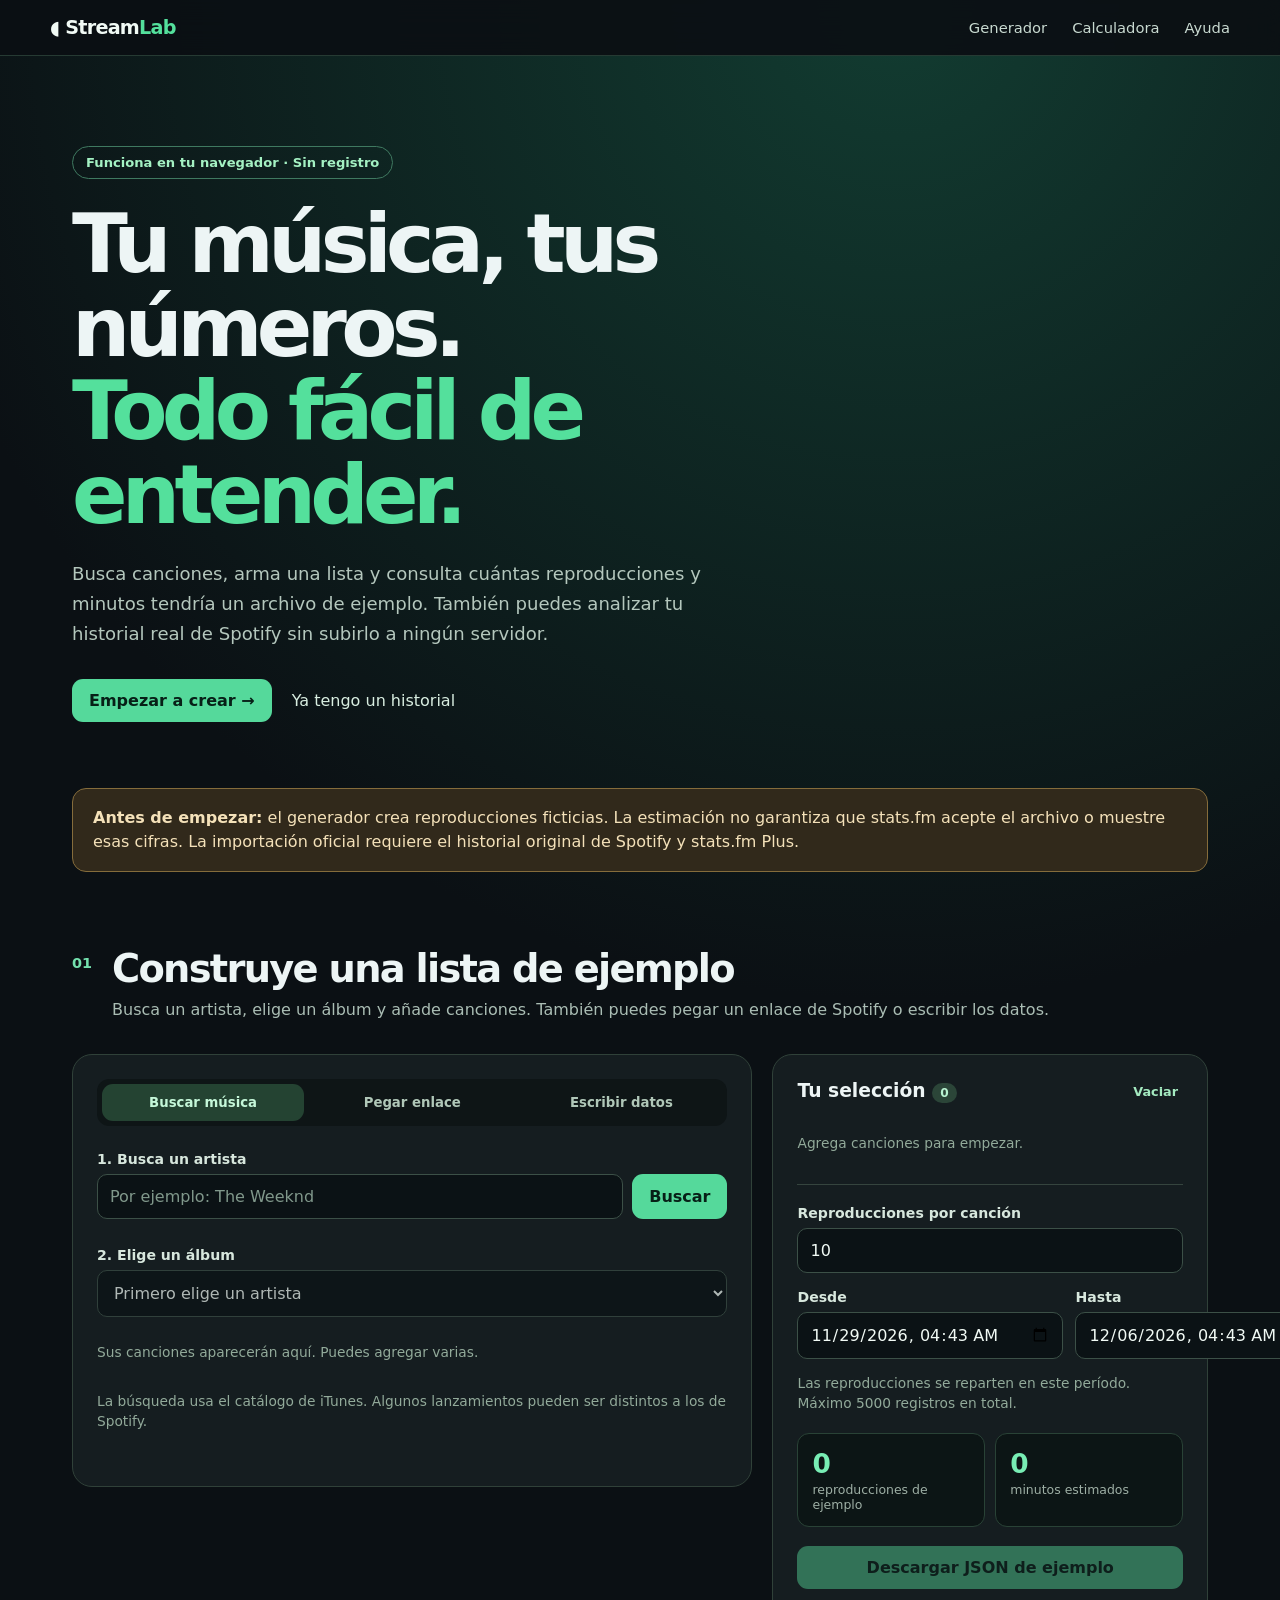
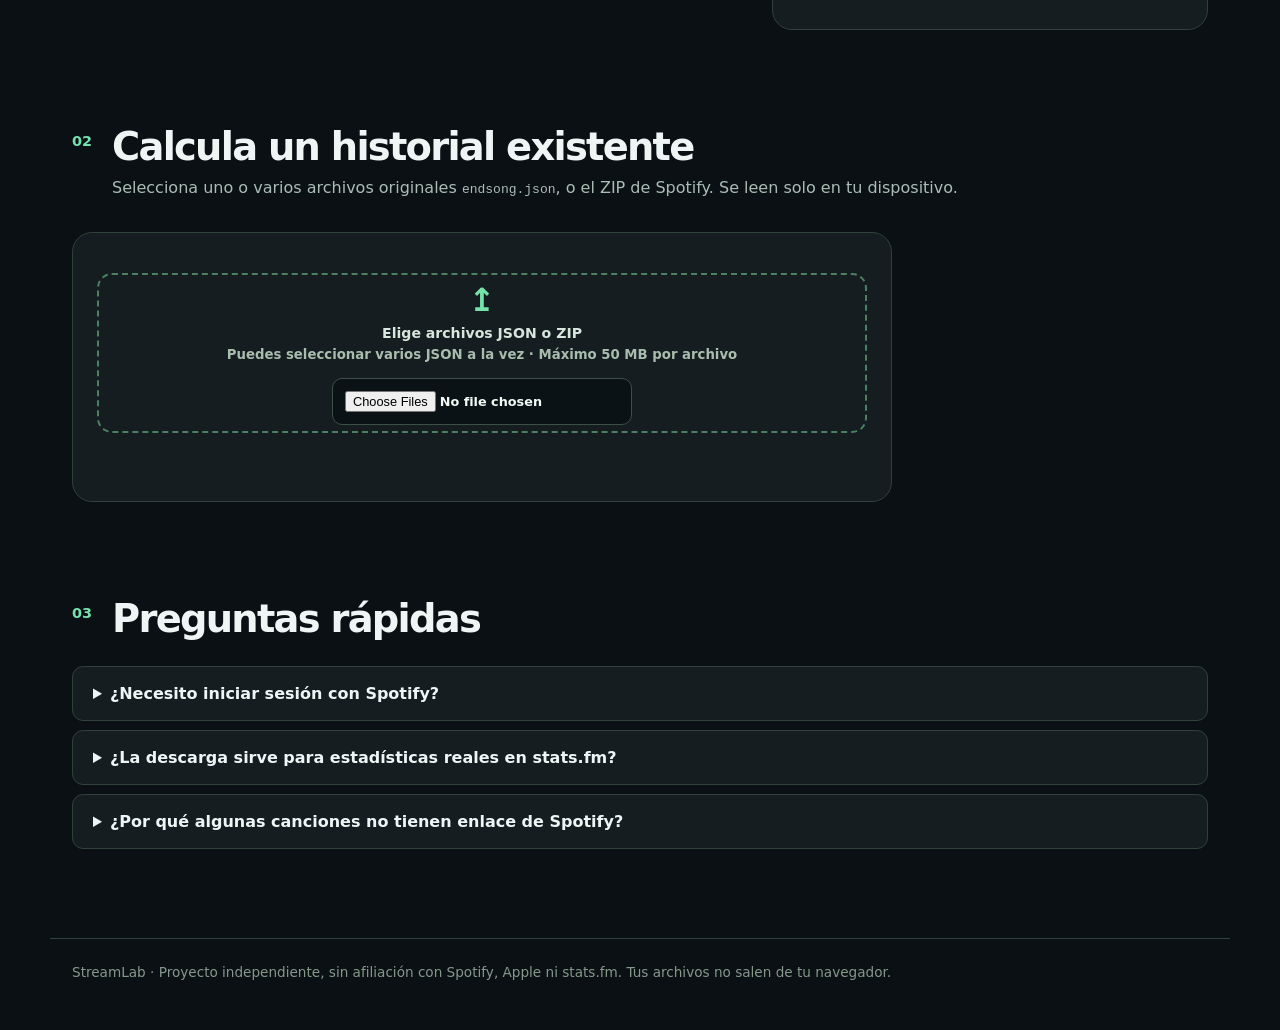
==== index.html @ 5802fe0a "Add files via upload" ====
<!doctype html><html lang="es"><head><meta charset="utf-8"><meta name="viewport" content="width=device-width,initial-scale=1"><meta name="theme-color" content="#0c1318"><title>StreamLab · Simula y calcula</title><link rel="stylesheet" href="styles.css"></head><body><header class="top"><a class="brand" href="#inicio">◖ Stream<span>Lab</span></a><nav aria-label="Secciones"><a href="#crear">Generador</a><a href="#calcular">Calculadora</a><a href="#ayuda">Ayuda</a></nav></header><main id="inicio"><section class="hero"><div class="pill">Funciona en tu navegador · Sin registro</div><h1>Tu música, tus números.<br><em>Todo fácil de entender.</em></h1><p>Busca canciones, arma una lista y consulta cuántas reproducciones y minutos tendría un archivo de ejemplo. También puedes analizar tu historial real de Spotify sin subirlo a ningún servidor.</p><a class="button" href="#crear">Empezar a crear →</a><a class="subtle" href="#calcular">Ya tengo un historial</a></section><div class="alert"><strong>Antes de empezar:</strong> el generador crea reproducciones ficticias. La estimación no garantiza que stats.fm acepte el archivo o muestre esas cifras. La importación oficial requiere el historial original de Spotify y stats.fm Plus.</div><section id="crear" class="section"><div class="section-title"><span class="number">01</span><div><h2>Construye una lista de ejemplo</h2><p>Busca un artista, elige un álbum y añade canciones. También puedes pegar un enlace de Spotify o escribir los datos.</p></div></div><div class="columns"><div class="panel"><div class="tabs" role="tablist" aria-label="Forma de añadir música"><button class="tab selected" type="button" data-mode="search">Buscar música</button><button class="tab" type="button" data-mode="link">Pegar enlace</button><button class="tab" type="button" data-mode="manual">Escribir datos</button></div><div id="searchPane" class="pane"><label for="artistSearch">1. Busca un artista</label><div class="row"><input id="artistSearch" placeholder="Por ejemplo: The Weeknd" autocomplete="off"><button id="findArtists" type="button">Buscar</button></div><div id="artistResults" class="results" aria-live="polite"></div><label for="albumSelect">2. Elige un álbum</label><select id="albumSelect" disabled><option>Primero elige un artista</option></select><div id="trackResults" class="results" aria-live="polite"><p class="muted">Sus canciones aparecerán aquí. Puedes agregar varias.</p></div><p class="hint">La búsqueda usa el catálogo de iTunes. Algunos lanzamientos pueden ser distintos a los de Spotify.</p></div><div id="linkPane" class="pane hidden"><label for="spotifyUrl">Enlace de Spotify (canción o álbum)</label><div class="row"><input id="spotifyUrl" type="url" placeholder="https://open.spotify.com/track/..."><button id="resolveUrl" type="button">Completar</button></div><div id="linkResult" class="results" aria-live="polite"></div><p class="hint">Los datos que no devuelva Spotify se pueden completar a mano. Un enlace de álbum puede requerir elegir sus canciones mediante la búsqueda.</p></div><form id="manualPane" class="pane hidden"><div class="formgrid"><div><label for="manualArtist">Artista *</label><input id="manualArtist" required placeholder="Nombre del artista"></div><div><label for="manualAlbum">Álbum</label><input id="manualAlbum" placeholder="Opcional"></div><div><label for="manualTrack">Canción *</label><input id="manualTrack" required placeholder="Título de canción"></div><div><label for="manualDuration">Duración en segundos *</label><input id="manualDuration" type="number" min="1" max="36000" required value="210"></div></div><label for="manualUri">Enlace de la canción de Spotify (opcional)</label><input id="manualUri" placeholder="https://open.spotify.com/track/..."><button type="submit" class="add">+ Agregar canción</button></form><div class="message" id="searchMessage" role="status" aria-live="polite"></div></div><aside class="panel queue-panel"><div class="queue-head"><h3>Tu selección <span id="queueCount" class="badge">0</span></h3><button id="clearQueue" class="text-btn" type="button">Vaciar</button></div><div id="queue" class="queue"><p class="muted">Agrega canciones para empezar.</p></div><div class="controls"><label for="plays">Reproducciones por canción</label><input id="plays" type="number" min="1" max="5000" value="10"><div class="formgrid"><div><label for="start">Desde</label><input id="start" type="datetime-local"></div><div><label for="end">Hasta</label><input id="end" type="datetime-local"></div></div><p class="hint">Las reproducciones se reparten en este período. Máximo 5000 registros en total.</p></div><div class="stats"><div><strong id="estimatePlays">0</strong><span>reproducciones de ejemplo</span></div><div><strong id="estimateMinutes">0</strong><span>minutos estimados</span></div></div><button id="download" type="button" class="full" disabled>Descargar JSON de ejemplo</button><div class="message" id="generateMessage" role="status" aria-live="polite"></div></aside></div></section><section id="calcular" class="section"><div class="section-title"><span class="number">02</span><div><h2>Calcula un historial existente</h2><p>Selecciona uno o varios archivos originales <code>endsong.json</code>, o el ZIP de Spotify. Se leen solo en tu dispositivo.</p></div></div><div class="panel calculator"><label class="drop" for="historyFiles"><span class="drop-icon">↥</span><strong>Elige archivos JSON o ZIP</strong><span>Puedes seleccionar varios JSON a la vez · Máximo 50 MB por archivo</span><input id="historyFiles" type="file" accept=".json,.zip,application/json,application/zip" multiple></label><p id="fileMessage" class="message" role="status" aria-live="polite"></p><div id="fileSummary" class="hidden"><div class="stats three"><div><strong id="realPlays">0</strong><span>reproducciones</span></div><div><strong id="realMinutes">0</strong><span>minutos</span></div><div><strong id="realSongs">0</strong><span>canciones únicas</span></div></div><h3>Canciones con más reproducciones</h3><div id="topSongs" class="top-songs"></div><p class="hint">Estimación local: stats.fm puede filtrar algunos registros y mostrar cifras distintas.</p></div></div></section><section id="ayuda" class="section help"><div class="section-title"><span class="number">03</span><div><h2>Preguntas rápidas</h2></div></div><details><summary>¿Necesito iniciar sesión con Spotify?</summary><p>No. La búsqueda consulta un catálogo público, los enlaces consultan metadatos públicos y el cálculo lee archivos en tu navegador.</p></details><details><summary>¿La descarga sirve para estadísticas reales en stats.fm?</summary><p>Es una simulación. Para importar tu historial auténtico, solicita a Spotify los archivos del historial extendido y sigue la <a href="https://support.stats.fm/es-ES/docs/import/spotify-import/" target="_blank" rel="noopener noreferrer">guía oficial de stats.fm</a>.</p></details><details><summary>¿Por qué algunas canciones no tienen enlace de Spotify?</summary><p>El catálogo de búsqueda es independiente de Spotify. Puedes agregar la URL de la canción desde «Escribir datos» para asociar su URI; confirma que canción, artista y álbum sean correctos.</p></details></section></main><footer>StreamLab · Proyecto independiente, sin afiliación con Spotify, Apple ni stats.fm. Tus archivos no salen de tu navegador.</footer><script src="app.js" defer></script></body></html>
---- styles.css ----
:root{font-family:Inter,system-ui,-apple-system,Segoe UI,sans-serif;color:#edf5f5;background:#0b1014;scroll-behavior:smooth}*{box-sizing:border-box}body{margin:0;background:radial-gradient(circle at 70% 0,#123c31 0,transparent 36%),#0b1014}a{color:#77e5ad}.top{position:sticky;top:0;z-index:3;display:flex;justify-content:space-between;align-items:center;background:#0b1014ee;backdrop-filter:blur(15px);border-bottom:1px solid #263a33;padding:16px max(22px,calc((100vw - 1180px)/2))}.brand{color:#f1faf5;text-decoration:none;font-weight:900;font-size:1.2rem;letter-spacing:-.04em}.brand span,.hero em{color:#54e09c;font-style:normal}nav{display:flex;gap:25px}nav a{text-decoration:none;color:#c9dad1;font-size:.92rem}nav a:hover{color:#54e09c}main{max-width:1180px;margin:auto;padding:0 22px}.hero{padding:90px 0 66px;max-width:900px}.pill{display:inline-block;border:1px solid #3f7960;color:#a4f1c3;border-radius:50px;padding:8px 13px;font-size:.82rem;font-weight:700}h1{font-size:clamp(2.8rem,6.4vw,5.6rem);letter-spacing:-.07em;line-height:1.02;margin:23px 0}.hero p{max-width:680px;color:#b4c7bd;font-size:1.13rem;line-height:1.65;margin-bottom:30px}a.button,button{cursor:pointer;border:0;border-radius:11px;padding:12px 17px;background:#55d99b;color:#072017;font:inherit;font-weight:800;text-decoration:none;display:inline-block}button:hover,.button:hover{filter:brightness(1.1)}button:disabled{opacity:.45;cursor:not-allowed}.subtle{margin-left:20px;color:#d9eee1;text-decoration:none}.alert{padding:17px 20px;border:1px solid #856c3b;border-radius:14px;background:#31291b;color:#f4e1b9;line-height:1.5}.section{padding:74px 0 20px;scroll-margin-top:65px}.section-title{display:flex;align-items:start;gap:20px;margin-bottom:25px}.number{color:#74e1ae;font-weight:800;font-size:.9rem;padding-top:9px}.section h2{font-size:clamp(1.8rem,3vw,2.5rem);letter-spacing:-.045em;margin:0}.section-title p{color:#aabdb4;line-height:1.5;margin:7px 0}.columns{display:grid;grid-template-columns:minmax(0,1.25fr) minmax(320px,.8fr);gap:20px;align-items:start}.panel{background:#151d20;border:1px solid #304139;border-radius:20px;padding:24px}.tabs{display:flex;gap:7px;background:#0e1516;padding:5px;border-radius:12px;margin-bottom:25px}.tab{flex:1;background:transparent;color:#b0c7b8;font-size:.83rem;padding:11px 7px}.tab.selected{background:#244332;color:#c5f7d9}.hidden{display:none!important}label{display:block;margin:16px 0 7px;font-weight:700;font-size:.88rem;color:#d7e7dd}input,select{width:100%;background:#0b1215;color:#f1faf5;border:1px solid #3c5047;border-radius:10px;padding:12px;font:inherit;min-width:0;outline:none}input:focus,select:focus{border-color:#55d99b;box-shadow:0 0 0 3px #55d99b22}input::placeholder{color:#80988b}.row{display:flex;gap:9px}.row input{flex:1}.row button{white-space:nowrap}.hint,.muted{color:#92aa9a;font-size:.86rem;line-height:1.5}.results{margin-top:12px;max-height:310px;overflow:auto}.result,.queue-item{display:flex;align-items:center;gap:11px;padding:11px;border:1px solid #35443e;border-radius:11px;margin-bottom:8px;background:#101719}.result img,.queue-item img{width:44px;height:44px;object-fit:cover;border-radius:7px;background:#293830}.result-info,.queue-info{flex:1;min-width:0}.result strong,.queue-item strong{display:block;white-space:nowrap;overflow:hidden;text-overflow:ellipsis;font-size:.91rem}.result small,.queue-item small{display:block;color:#a0b4a6;margin-top:4px;overflow:hidden;text-overflow:ellipsis;white-space:nowrap}.result button,.queue-item button{padding:8px 11px;font-size:.8rem;white-space:nowrap}.result button.secondary{background:#294538;color:#d1f7df}.formgrid{display:grid;grid-template-columns:1fr 1fr;gap:0 12px}.add{margin-top:19px}.message{color:#edc885;font-size:.88rem;line-height:1.45;min-height:16px}.queue-head{display:flex;align-items:center;justify-content:space-between}.queue-head h3{margin:0}.badge{display:inline-block;background:#2b4538;color:#b8f2d0;border-radius:100px;font-size:.76rem;padding:3px 8px}.text-btn{background:none;color:#a4eac0;padding:5px;font-size:.8rem}.queue{max-height:260px;overflow:auto;margin:16px 0}.queue-item input{width:71px;text-align:center;padding:7px}.queue-item button{background:#3c3031;color:#ffd9d8}.controls{border-top:1px solid #35443e;padding-top:4px}.stats{display:grid;grid-template-columns:1fr 1fr;gap:10px;margin:19px 0}.stats>div{background:#0c1515;border:1px solid #294236;border-radius:12px;padding:14px}.stats strong{display:block;font-size:1.65rem;color:#78edb4}.stats span{display:block;color:#9eafa5;font-size:.78rem;margin-top:3px}.stats.three{grid-template-columns:repeat(3,1fr)}.full{width:100%}.calculator{max-width:820px}.drop{border:2px dashed #4b8060;border-radius:15px;min-height:160px;display:flex;align-items:center;justify-content:center;flex-direction:column;gap:6px;text-align:center;cursor:pointer}.drop span{color:#a8bdad;font-size:.83rem}.drop-icon{font-size:2rem!important;color:#76e2aa!important}.drop input{max-width:300px;margin-top:10px;font-size:.8rem}.top-songs>div{display:flex;justify-content:space-between;padding:11px 0;border-bottom:1px solid #304139;gap:12px}.top-songs span{color:#a4e8bf;white-space:nowrap}details{border:1px solid #304139;border-radius:11px;padding:17px 20px;margin-bottom:9px;background:#151d20}summary{cursor:pointer;font-weight:700}details p{color:#aebfb3;line-height:1.55}footer{max-width:1180px;margin:60px auto 0;border-top:1px solid #304139;padding:25px 22px 50px;color:#85998b;font-size:.85rem}@media(max-width:780px){.columns{grid-template-columns:1fr}.hero{padding:60px 0 45px}.section{padding-top:58px}.top{padding:14px 18px}nav{gap:11px}nav a{font-size:.8rem}.panel{padding:17px}}@media(max-width:430px){.formgrid{grid-template-columns:1fr}.stats.three{grid-template-columns:1fr 1fr}.tab{font-size:.72rem;padding:9px 2px}.subtle{display:block;margin:17px 0 0}}
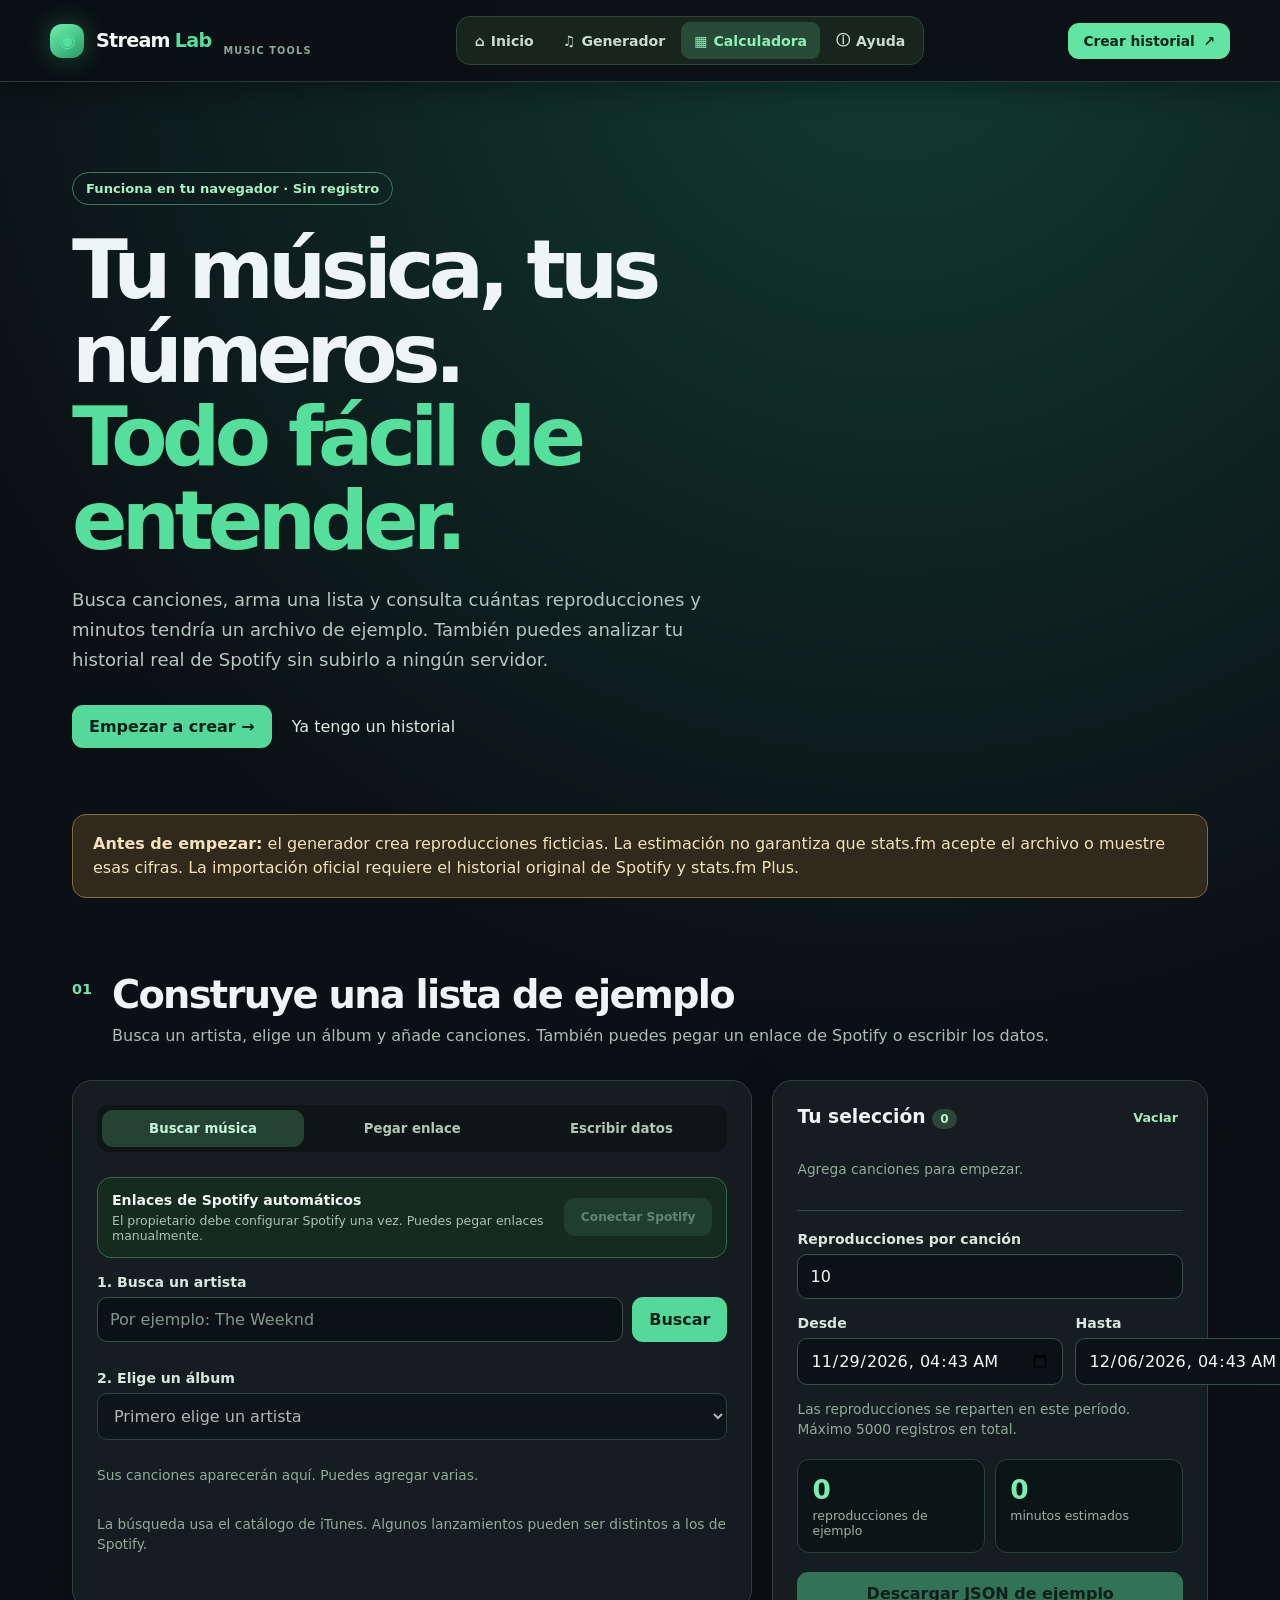
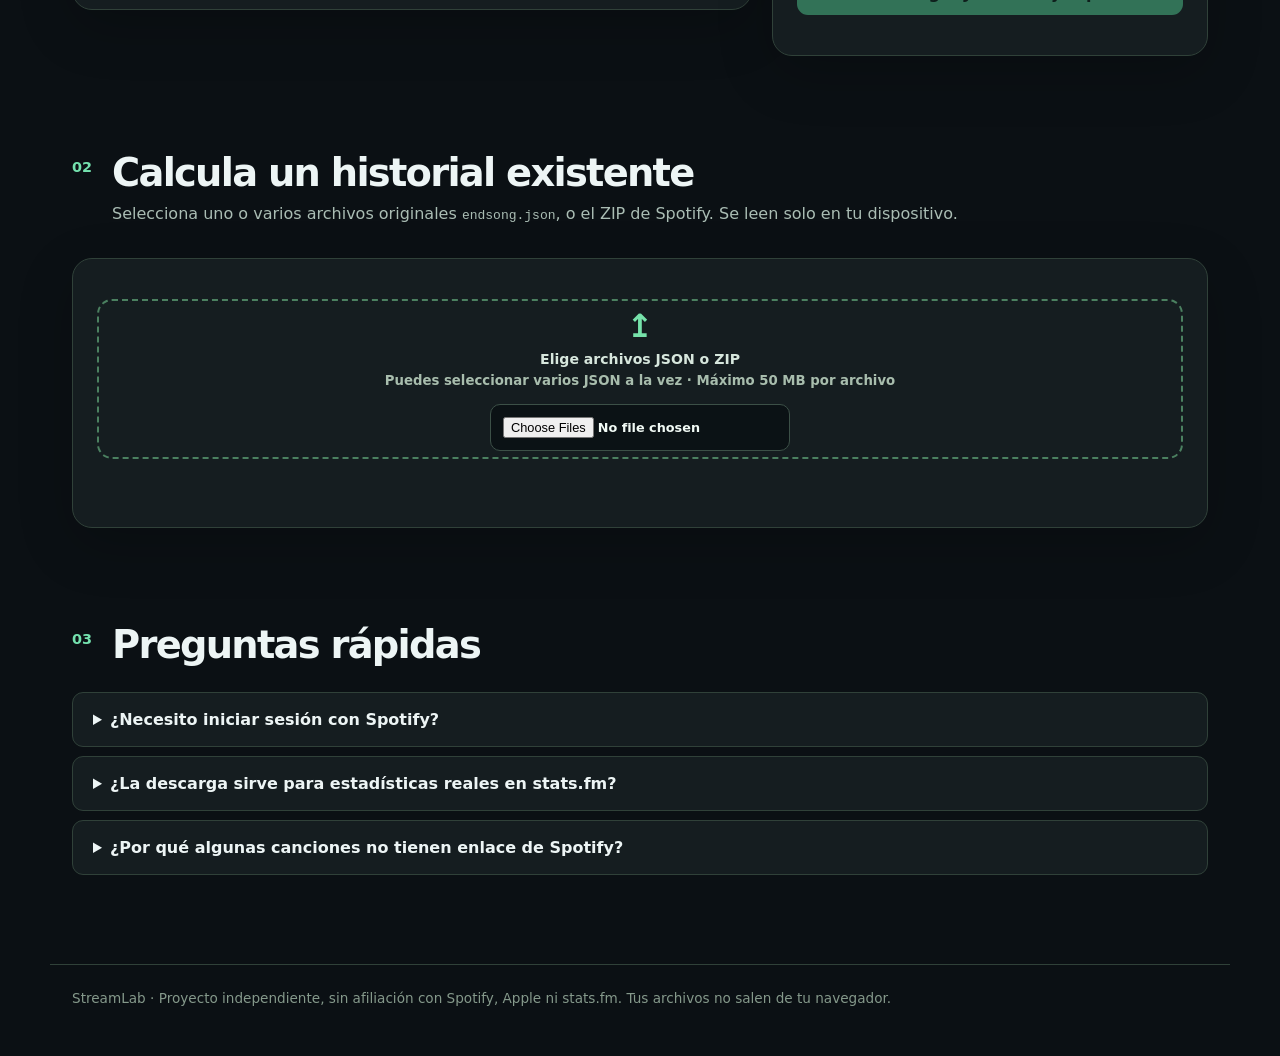
==== commit 45735ed8: "Add files via upload" ====
--- a/index.html
+++ b/index.html
@@ -1 +1 @@
-<!doctype html><html lang="es"><head><meta charset="utf-8"><meta name="viewport" content="width=device-width,initial-scale=1"><meta name="theme-color" content="#0c1318"><title>StreamLab · Simula y calcula</title><link rel="stylesheet" href="styles.css"></head><body><header class="top"><a class="brand" href="#inicio">◖ Stream<span>Lab</span></a><nav aria-label="Secciones"><a href="#crear">Generador</a><a href="#calcular">Calculadora</a><a href="#ayuda">Ayuda</a></nav></header><main id="inicio"><section class="hero"><div class="pill">Funciona en tu navegador · Sin registro</div><h1>Tu música, tus números.<br><em>Todo fácil de entender.</em></h1><p>Busca canciones, arma una lista y consulta cuántas reproducciones y minutos tendría un archivo de ejemplo. También puedes analizar tu historial real de Spotify sin subirlo a ningún servidor.</p><a class="button" href="#crear">Empezar a crear →</a><a class="subtle" href="#calcular">Ya tengo un historial</a></section><div class="alert"><strong>Antes de empezar:</strong> el generador crea reproducciones ficticias. La estimación no garantiza que stats.fm acepte el archivo o muestre esas cifras. La importación oficial requiere el historial original de Spotify y stats.fm Plus.</div><section id="crear" class="section"><div class="section-title"><span class="number">01</span><div><h2>Construye una lista de ejemplo</h2><p>Busca un artista, elige un álbum y añade canciones. También puedes pegar un enlace de Spotify o escribir los datos.</p></div></div><div class="columns"><div class="panel"><div class="tabs" role="tablist" aria-label="Forma de añadir música"><button class="tab selected" type="button" data-mode="search">Buscar música</button><button class="tab" type="button" data-mode="link">Pegar enlace</button><button class="tab" type="button" data-mode="manual">Escribir datos</button></div><div id="searchPane" class="pane"><label for="artistSearch">1. Busca un artista</label><div class="row"><input id="artistSearch" placeholder="Por ejemplo: The Weeknd" autocomplete="off"><button id="findArtists" type="button">Buscar</button></div><div id="artistResults" class="results" aria-live="polite"></div><label for="albumSelect">2. Elige un álbum</label><select id="albumSelect" disabled><option>Primero elige un artista</option></select><div id="trackResults" class="results" aria-live="polite"><p class="muted">Sus canciones aparecerán aquí. Puedes agregar varias.</p></div><p class="hint">La búsqueda usa el catálogo de iTunes. Algunos lanzamientos pueden ser distintos a los de Spotify.</p></div><div id="linkPane" class="pane hidden"><label for="spotifyUrl">Enlace de Spotify (canción o álbum)</label><div class="row"><input id="spotifyUrl" type="url" placeholder="https://open.spotify.com/track/..."><button id="resolveUrl" type="button">Completar</button></div><div id="linkResult" class="results" aria-live="polite"></div><p class="hint">Los datos que no devuelva Spotify se pueden completar a mano. Un enlace de álbum puede requerir elegir sus canciones mediante la búsqueda.</p></div><form id="manualPane" class="pane hidden"><div class="formgrid"><div><label for="manualArtist">Artista *</label><input id="manualArtist" required placeholder="Nombre del artista"></div><div><label for="manualAlbum">Álbum</label><input id="manualAlbum" placeholder="Opcional"></div><div><label for="manualTrack">Canción *</label><input id="manualTrack" required placeholder="Título de canción"></div><div><label for="manualDuration">Duración en segundos *</label><input id="manualDuration" type="number" min="1" max="36000" required value="210"></div></div><label for="manualUri">Enlace de la canción de Spotify (opcional)</label><input id="manualUri" placeholder="https://open.spotify.com/track/..."><button type="submit" class="add">+ Agregar canción</button></form><div class="message" id="searchMessage" role="status" aria-live="polite"></div></div><aside class="panel queue-panel"><div class="queue-head"><h3>Tu selección <span id="queueCount" class="badge">0</span></h3><button id="clearQueue" class="text-btn" type="button">Vaciar</button></div><div id="queue" class="queue"><p class="muted">Agrega canciones para empezar.</p></div><div class="controls"><label for="plays">Reproducciones por canción</label><input id="plays" type="number" min="1" max="5000" value="10"><div class="formgrid"><div><label for="start">Desde</label><input id="start" type="datetime-local"></div><div><label for="end">Hasta</label><input id="end" type="datetime-local"></div></div><p class="hint">Las reproducciones se reparten en este período. Máximo 5000 registros en total.</p></div><div class="stats"><div><strong id="estimatePlays">0</strong><span>reproducciones de ejemplo</span></div><div><strong id="estimateMinutes">0</strong><span>minutos estimados</span></div></div><button id="download" type="button" class="full" disabled>Descargar JSON de ejemplo</button><div class="message" id="generateMessage" role="status" aria-live="polite"></div></aside></div></section><section id="calcular" class="section"><div class="section-title"><span class="number">02</span><div><h2>Calcula un historial existente</h2><p>Selecciona uno o varios archivos originales <code>endsong.json</code>, o el ZIP de Spotify. Se leen solo en tu dispositivo.</p></div></div><div class="panel calculator"><label class="drop" for="historyFiles"><span class="drop-icon">↥</span><strong>Elige archivos JSON o ZIP</strong><span>Puedes seleccionar varios JSON a la vez · Máximo 50 MB por archivo</span><input id="historyFiles" type="file" accept=".json,.zip,application/json,application/zip" multiple></label><p id="fileMessage" class="message" role="status" aria-live="polite"></p><div id="fileSummary" class="hidden"><div class="stats three"><div><strong id="realPlays">0</strong><span>reproducciones</span></div><div><strong id="realMinutes">0</strong><span>minutos</span></div><div><strong id="realSongs">0</strong><span>canciones únicas</span></div></div><h3>Canciones con más reproducciones</h3><div id="topSongs" class="top-songs"></div><p class="hint">Estimación local: stats.fm puede filtrar algunos registros y mostrar cifras distintas.</p></div></div></section><section id="ayuda" class="section help"><div class="section-title"><span class="number">03</span><div><h2>Preguntas rápidas</h2></div></div><details><summary>¿Necesito iniciar sesión con Spotify?</summary><p>No. La búsqueda consulta un catálogo público, los enlaces consultan metadatos públicos y el cálculo lee archivos en tu navegador.</p></details><details><summary>¿La descarga sirve para estadísticas reales en stats.fm?</summary><p>Es una simulación. Para importar tu historial auténtico, solicita a Spotify los archivos del historial extendido y sigue la <a href="https://support.stats.fm/es-ES/docs/import/spotify-import/" target="_blank" rel="noopener noreferrer">guía oficial de stats.fm</a>.</p></details><details><summary>¿Por qué algunas canciones no tienen enlace de Spotify?</summary><p>El catálogo de búsqueda es independiente de Spotify. Puedes agregar la URL de la canción desde «Escribir datos» para asociar su URI; confirma que canción, artista y álbum sean correctos.</p></details></section></main><footer>StreamLab · Proyecto independiente, sin afiliación con Spotify, Apple ni stats.fm. Tus archivos no salen de tu navegador.</footer><script src="app.js" defer></script></body></html>
+<!doctype html><html lang="es"><head><meta charset="utf-8"><meta name="viewport" content="width=device-width,initial-scale=1"><meta name="theme-color" content="#0c1318"><title>StreamLab · Simula y calcula</title><link rel="stylesheet" href="styles.css"></head><body><header class="top"><a class="brand" href="#inicio"><span class="logo-icon">◉</span> Stream<span>Lab</span><small>music tools</small></a><nav aria-label="Secciones"><a href="#inicio" class="navlink active">⌂ <span>Inicio</span></a><a href="#crear" class="navlink">♫ <span>Generador</span></a><a href="#calcular" class="navlink">▦ <span>Calculadora</span></a><a href="#ayuda" class="navlink">ⓘ <span>Ayuda</span></a></nav><a class="nav-cta" href="#crear">Crear historial <span>↗</span></a></header><main id="inicio"><section class="hero"><div class="pill">Funciona en tu navegador · Sin registro</div><h1>Tu música, tus números.<br><em>Todo fácil de entender.</em></h1><p>Busca canciones, arma una lista y consulta cuántas reproducciones y minutos tendría un archivo de ejemplo. También puedes analizar tu historial real de Spotify sin subirlo a ningún servidor.</p><a class="button" href="#crear">Empezar a crear →</a><a class="subtle" href="#calcular">Ya tengo un historial</a></section><div class="alert"><strong>Antes de empezar:</strong> el generador crea reproducciones ficticias. La estimación no garantiza que stats.fm acepte el archivo o muestre esas cifras. La importación oficial requiere el historial original de Spotify y stats.fm Plus.</div><section id="crear" class="section"><div class="section-title"><span class="number">01</span><div><h2>Construye una lista de ejemplo</h2><p>Busca un artista, elige un álbum y añade canciones. También puedes pegar un enlace de Spotify o escribir los datos.</p></div></div><div class="columns"><div class="panel"><div class="tabs" role="tablist" aria-label="Forma de añadir música"><button class="tab selected" type="button" data-mode="search">Buscar música</button><button class="tab" type="button" data-mode="link">Pegar enlace</button><button class="tab" type="button" data-mode="manual">Escribir datos</button></div><div id="searchPane" class="pane"><div class="spotify-connect"><div><strong>Enlaces de Spotify automáticos</strong><small id="spotifyStatus">Comprobando conexión…</small></div><button id="connectSpotify" type="button" class="secondary">Conectar Spotify</button></div><label for="artistSearch">1. Busca un artista</label><div class="row"><input id="artistSearch" placeholder="Por ejemplo: The Weeknd" autocomplete="off"><button id="findArtists" type="button">Buscar</button></div><div id="artistResults" class="results" aria-live="polite"></div><label for="albumSelect">2. Elige un álbum</label><select id="albumSelect" disabled><option>Primero elige un artista</option></select><div id="trackResults" class="results" aria-live="polite"><p class="muted">Sus canciones aparecerán aquí. Puedes agregar varias.</p></div><p class="hint">La búsqueda usa el catálogo de iTunes. Algunos lanzamientos pueden ser distintos a los de Spotify.</p></div><div id="linkPane" class="pane hidden"><label for="spotifyUrl">Enlace de Spotify (canción o álbum)</label><div class="row"><input id="spotifyUrl" type="url" placeholder="https://open.spotify.com/track/..."><button id="resolveUrl" type="button">Completar</button></div><div id="linkResult" class="results" aria-live="polite"></div><p class="hint">Los datos que no devuelva Spotify se pueden completar a mano. Un enlace de álbum puede requerir elegir sus canciones mediante la búsqueda.</p></div><form id="manualPane" class="pane hidden"><div class="formgrid"><div><label for="manualArtist">Artista *</label><input id="manualArtist" required placeholder="Nombre del artista"></div><div><label for="manualAlbum">Álbum</label><input id="manualAlbum" placeholder="Opcional"></div><div><label for="manualTrack">Canción *</label><input id="manualTrack" required placeholder="Título de canción"></div><div><label for="manualDuration">Duración en segundos *</label><input id="manualDuration" type="number" min="1" max="36000" required value="210"></div></div><label for="manualUri">Enlace de la canción de Spotify (opcional)</label><input id="manualUri" placeholder="https://open.spotify.com/track/..."><button type="submit" class="add">+ Agregar canción</button></form><div class="message" id="searchMessage" role="status" aria-live="polite"></div></div><aside class="panel queue-panel"><div class="queue-head"><h3>Tu selección <span id="queueCount" class="badge">0</span></h3><button id="clearQueue" class="text-btn" type="button">Vaciar</button></div><div id="queue" class="queue"><p class="muted">Agrega canciones para empezar.</p></div><div class="controls"><label for="plays">Reproducciones por canción</label><input id="plays" type="number" min="1" max="5000" value="10"><div class="formgrid"><div><label for="start">Desde</label><input id="start" type="datetime-local"></div><div><label for="end">Hasta</label><input id="end" type="datetime-local"></div></div><p class="hint">Las reproducciones se reparten en este período. Máximo 5000 registros en total.</p></div><div class="stats"><div><strong id="estimatePlays">0</strong><span>reproducciones de ejemplo</span></div><div><strong id="estimateMinutes">0</strong><span>minutos estimados</span></div></div><button id="download" type="button" class="full" disabled>Descargar JSON de ejemplo</button><div class="message" id="generateMessage" role="status" aria-live="polite"></div></aside></div></section><section id="calcular" class="section"><div class="section-title"><span class="number">02</span><div><h2>Calcula un historial existente</h2><p>Selecciona uno o varios archivos originales <code>endsong.json</code>, o el ZIP de Spotify. Se leen solo en tu dispositivo.</p></div></div><div class="panel calculator"><label class="drop" for="historyFiles"><span class="drop-icon">↥</span><strong>Elige archivos JSON o ZIP</strong><span>Puedes seleccionar varios JSON a la vez · Máximo 50 MB por archivo</span><input id="historyFiles" type="file" accept=".json,.zip,application/json,application/zip" multiple></label><p id="fileMessage" class="message" role="status" aria-live="polite"></p><div id="fileSummary" class="hidden"><div class="stats dashboard"><div><strong id="realPlays">0</strong><span>Reproducciones</span></div><div><strong id="realSongs">0</strong><span>Canciones diferentes</span></div><div><strong id="realMinutes">0</strong><span>Minutos escuchados</span></div><div><strong id="realArtists">0</strong><span>Artistas diferentes</span></div><div><strong id="realHours">0</strong><span>Horas escuchadas</span></div><div><strong id="realAlbums">0</strong><span>Álbumes diferentes</span></div><div><strong id="realDays">0</strong><span>Días con reproducciones</span></div><div><strong id="realAvg">0</strong><span>Promedio diario</span></div></div><div class="daily-stats"><h3>Promedios diarios</h3><div class="stats"><div><strong id="avgPlays">0</strong><span>reproducciones por día</span></div><div><strong id="avgMinutes">0</strong><span>minutos por día</span></div></div></div><p class="date-range" id="dateRange"></p><h3>Canciones con más reproducciones</h3><div id="topSongs" class="top-songs"></div><p class="hint">Estimación local: stats.fm puede filtrar algunos registros y mostrar cifras distintas.</p></div></div></section><section id="ayuda" class="section help"><div class="section-title"><span class="number">03</span><div><h2>Preguntas rápidas</h2></div></div><details><summary>¿Necesito iniciar sesión con Spotify?</summary><p>No. La búsqueda consulta un catálogo público, los enlaces consultan metadatos públicos y el cálculo lee archivos en tu navegador.</p></details><details><summary>¿La descarga sirve para estadísticas reales en stats.fm?</summary><p>Es una simulación. Para importar tu historial auténtico, solicita a Spotify los archivos del historial extendido y sigue la <a href="https://support.stats.fm/es-ES/docs/import/spotify-import/" target="_blank" rel="noopener noreferrer">guía oficial de stats.fm</a>.</p></details><details><summary>¿Por qué algunas canciones no tienen enlace de Spotify?</summary><p>El catálogo de búsqueda es independiente de Spotify. Puedes agregar la URL de la canción desde «Escribir datos» para asociar su URI; confirma que canción, artista y álbum sean correctos.</p></details></section></main><footer>StreamLab · Proyecto independiente, sin afiliación con Spotify, Apple ni stats.fm. Tus archivos no salen de tu navegador.</footer><script src="spotify-config.js" defer></script><script src="spotify-auth.js" defer></script><script src="app.js" defer></script></body></html>
--- a/styles.css
+++ b/styles.css
@@ -1 +1,4 @@
 :root{font-family:Inter,system-ui,-apple-system,Segoe UI,sans-serif;color:#edf5f5;background:#0b1014;scroll-behavior:smooth}*{box-sizing:border-box}body{margin:0;background:radial-gradient(circle at 70% 0,#123c31 0,transparent 36%),#0b1014}a{color:#77e5ad}.top{position:sticky;top:0;z-index:3;display:flex;justify-content:space-between;align-items:center;background:#0b1014ee;backdrop-filter:blur(15px);border-bottom:1px solid #263a33;padding:16px max(22px,calc((100vw - 1180px)/2))}.brand{color:#f1faf5;text-decoration:none;font-weight:900;font-size:1.2rem;letter-spacing:-.04em}.brand span,.hero em{color:#54e09c;font-style:normal}nav{display:flex;gap:25px}nav a{text-decoration:none;color:#c9dad1;font-size:.92rem}nav a:hover{color:#54e09c}main{max-width:1180px;margin:auto;padding:0 22px}.hero{padding:90px 0 66px;max-width:900px}.pill{display:inline-block;border:1px solid #3f7960;color:#a4f1c3;border-radius:50px;padding:8px 13px;font-size:.82rem;font-weight:700}h1{font-size:clamp(2.8rem,6.4vw,5.6rem);letter-spacing:-.07em;line-height:1.02;margin:23px 0}.hero p{max-width:680px;color:#b4c7bd;font-size:1.13rem;line-height:1.65;margin-bottom:30px}a.button,button{cursor:pointer;border:0;border-radius:11px;padding:12px 17px;background:#55d99b;color:#072017;font:inherit;font-weight:800;text-decoration:none;display:inline-block}button:hover,.button:hover{filter:brightness(1.1)}button:disabled{opacity:.45;cursor:not-allowed}.subtle{margin-left:20px;color:#d9eee1;text-decoration:none}.alert{padding:17px 20px;border:1px solid #856c3b;border-radius:14px;background:#31291b;color:#f4e1b9;line-height:1.5}.section{padding:74px 0 20px;scroll-margin-top:65px}.section-title{display:flex;align-items:start;gap:20px;margin-bottom:25px}.number{color:#74e1ae;font-weight:800;font-size:.9rem;padding-top:9px}.section h2{font-size:clamp(1.8rem,3vw,2.5rem);letter-spacing:-.045em;margin:0}.section-title p{color:#aabdb4;line-height:1.5;margin:7px 0}.columns{display:grid;grid-template-columns:minmax(0,1.25fr) minmax(320px,.8fr);gap:20px;align-items:start}.panel{background:#151d20;border:1px solid #304139;border-radius:20px;padding:24px}.tabs{display:flex;gap:7px;background:#0e1516;padding:5px;border-radius:12px;margin-bottom:25px}.tab{flex:1;background:transparent;color:#b0c7b8;font-size:.83rem;padding:11px 7px}.tab.selected{background:#244332;color:#c5f7d9}.hidden{display:none!important}label{display:block;margin:16px 0 7px;font-weight:700;font-size:.88rem;color:#d7e7dd}input,select{width:100%;background:#0b1215;color:#f1faf5;border:1px solid #3c5047;border-radius:10px;padding:12px;font:inherit;min-width:0;outline:none}input:focus,select:focus{border-color:#55d99b;box-shadow:0 0 0 3px #55d99b22}input::placeholder{color:#80988b}.row{display:flex;gap:9px}.row input{flex:1}.row button{white-space:nowrap}.hint,.muted{color:#92aa9a;font-size:.86rem;line-height:1.5}.results{margin-top:12px;max-height:310px;overflow:auto}.result,.queue-item{display:flex;align-items:center;gap:11px;padding:11px;border:1px solid #35443e;border-radius:11px;margin-bottom:8px;background:#101719}.result img,.queue-item img{width:44px;height:44px;object-fit:cover;border-radius:7px;background:#293830}.result-info,.queue-info{flex:1;min-width:0}.result strong,.queue-item strong{display:block;white-space:nowrap;overflow:hidden;text-overflow:ellipsis;font-size:.91rem}.result small,.queue-item small{display:block;color:#a0b4a6;margin-top:4px;overflow:hidden;text-overflow:ellipsis;white-space:nowrap}.result button,.queue-item button{padding:8px 11px;font-size:.8rem;white-space:nowrap}.result button.secondary{background:#294538;color:#d1f7df}.formgrid{display:grid;grid-template-columns:1fr 1fr;gap:0 12px}.add{margin-top:19px}.message{color:#edc885;font-size:.88rem;line-height:1.45;min-height:16px}.queue-head{display:flex;align-items:center;justify-content:space-between}.queue-head h3{margin:0}.badge{display:inline-block;background:#2b4538;color:#b8f2d0;border-radius:100px;font-size:.76rem;padding:3px 8px}.text-btn{background:none;color:#a4eac0;padding:5px;font-size:.8rem}.queue{max-height:260px;overflow:auto;margin:16px 0}.queue-item input{width:71px;text-align:center;padding:7px}.queue-item button{background:#3c3031;color:#ffd9d8}.controls{border-top:1px solid #35443e;padding-top:4px}.stats{display:grid;grid-template-columns:1fr 1fr;gap:10px;margin:19px 0}.stats>div{background:#0c1515;border:1px solid #294236;border-radius:12px;padding:14px}.stats strong{display:block;font-size:1.65rem;color:#78edb4}.stats span{display:block;color:#9eafa5;font-size:.78rem;margin-top:3px}.stats.three{grid-template-columns:repeat(3,1fr)}.full{width:100%}.calculator{max-width:820px}.drop{border:2px dashed #4b8060;border-radius:15px;min-height:160px;display:flex;align-items:center;justify-content:center;flex-direction:column;gap:6px;text-align:center;cursor:pointer}.drop span{color:#a8bdad;font-size:.83rem}.drop-icon{font-size:2rem!important;color:#76e2aa!important}.drop input{max-width:300px;margin-top:10px;font-size:.8rem}.top-songs>div{display:flex;justify-content:space-between;padding:11px 0;border-bottom:1px solid #304139;gap:12px}.top-songs span{color:#a4e8bf;white-space:nowrap}details{border:1px solid #304139;border-radius:11px;padding:17px 20px;margin-bottom:9px;background:#151d20}summary{cursor:pointer;font-weight:700}details p{color:#aebfb3;line-height:1.55}footer{max-width:1180px;margin:60px auto 0;border-top:1px solid #304139;padding:25px 22px 50px;color:#85998b;font-size:.85rem}@media(max-width:780px){.columns{grid-template-columns:1fr}.hero{padding:60px 0 45px}.section{padding-top:58px}.top{padding:14px 18px}nav{gap:11px}nav a{font-size:.8rem}.panel{padding:17px}}@media(max-width:430px){.formgrid{grid-template-columns:1fr}.stats.three{grid-template-columns:1fr 1fr}.tab{font-size:.72rem;padding:9px 2px}.subtle{display:block;margin:17px 0 0}}
+
+/* Navigation and calculator */
+.top{min-height:74px;gap:24px;box-shadow:0 8px 30px #0005}.brand{display:flex;align-items:center;white-space:nowrap;gap:5px}.brand small{font-size:.61rem;color:#8ea89a;letter-spacing:.12em;text-transform:uppercase;margin-left:7px;align-self:flex-end;margin-bottom:2px}.logo-icon{display:inline-grid;place-items:center;background:linear-gradient(145deg,#6ff2b0,#259966);color:#072016;border-radius:12px;width:34px;height:34px;margin-right:7px;font-size:1.2rem;box-shadow:0 0 28px #45dc8455}nav{background:#18251f;border:1px solid #304339;border-radius:14px;padding:5px;gap:3px}nav .navlink{display:flex;align-items:center;gap:6px;padding:9px 13px;border-radius:9px;white-space:nowrap;font-size:.88rem;font-weight:650}nav .navlink:hover,nav .navlink.active{background:#294a37;color:#8bf1b9}.nav-cta{padding:10px 15px;border-radius:11px;background:#62e5a3;color:#0a2518;text-decoration:none;font-weight:800;white-space:nowrap;font-size:.86rem}.nav-cta span{margin-left:4px}.panel{box-shadow:0 17px 55px #0003}.spotify-connect{display:flex;justify-content:space-between;align-items:center;gap:15px;border:1px solid #38654c;border-radius:14px;padding:14px;background:#152b20}.spotify-connect strong,.spotify-connect small{display:block}.spotify-connect strong{font-size:.88rem}.spotify-connect small{color:#a9c3b2;margin-top:5px;font-size:.78rem}.spotify-connect button{font-size:.76rem;white-space:nowrap}.spotify-connect button.secondary{background:#31543d;color:#bff1d3}.stats.dashboard{grid-template-columns:repeat(4,minmax(0,1fr));gap:12px}.stats.dashboard>div{min-height:110px;background:linear-gradient(140deg,#14231d,#101916);display:flex;flex-direction:column;justify-content:center}.stats.dashboard strong{font-size:1.85rem}.daily-stats{background:#0d1713;border:1px solid #294d37;padding:15px 20px;border-radius:15px;margin:26px 0}.daily-stats h3{margin:0}.daily-stats .stats{margin-bottom:0}.date-range{color:#b5c7bd;background:#111b17;padding:13px;border-radius:10px}.calculator{max-width:none}@media(max-width:1030px){.nav-cta{display:none}.brand small{display:none}}@media(max-width:720px){.top{gap:10px}.top nav{margin-left:auto}.top nav .navlink{padding:8px}.top nav .navlink span{display:none}.stats.dashboard{grid-template-columns:repeat(2,minmax(0,1fr))}.spotify-connect{flex-wrap:wrap}}
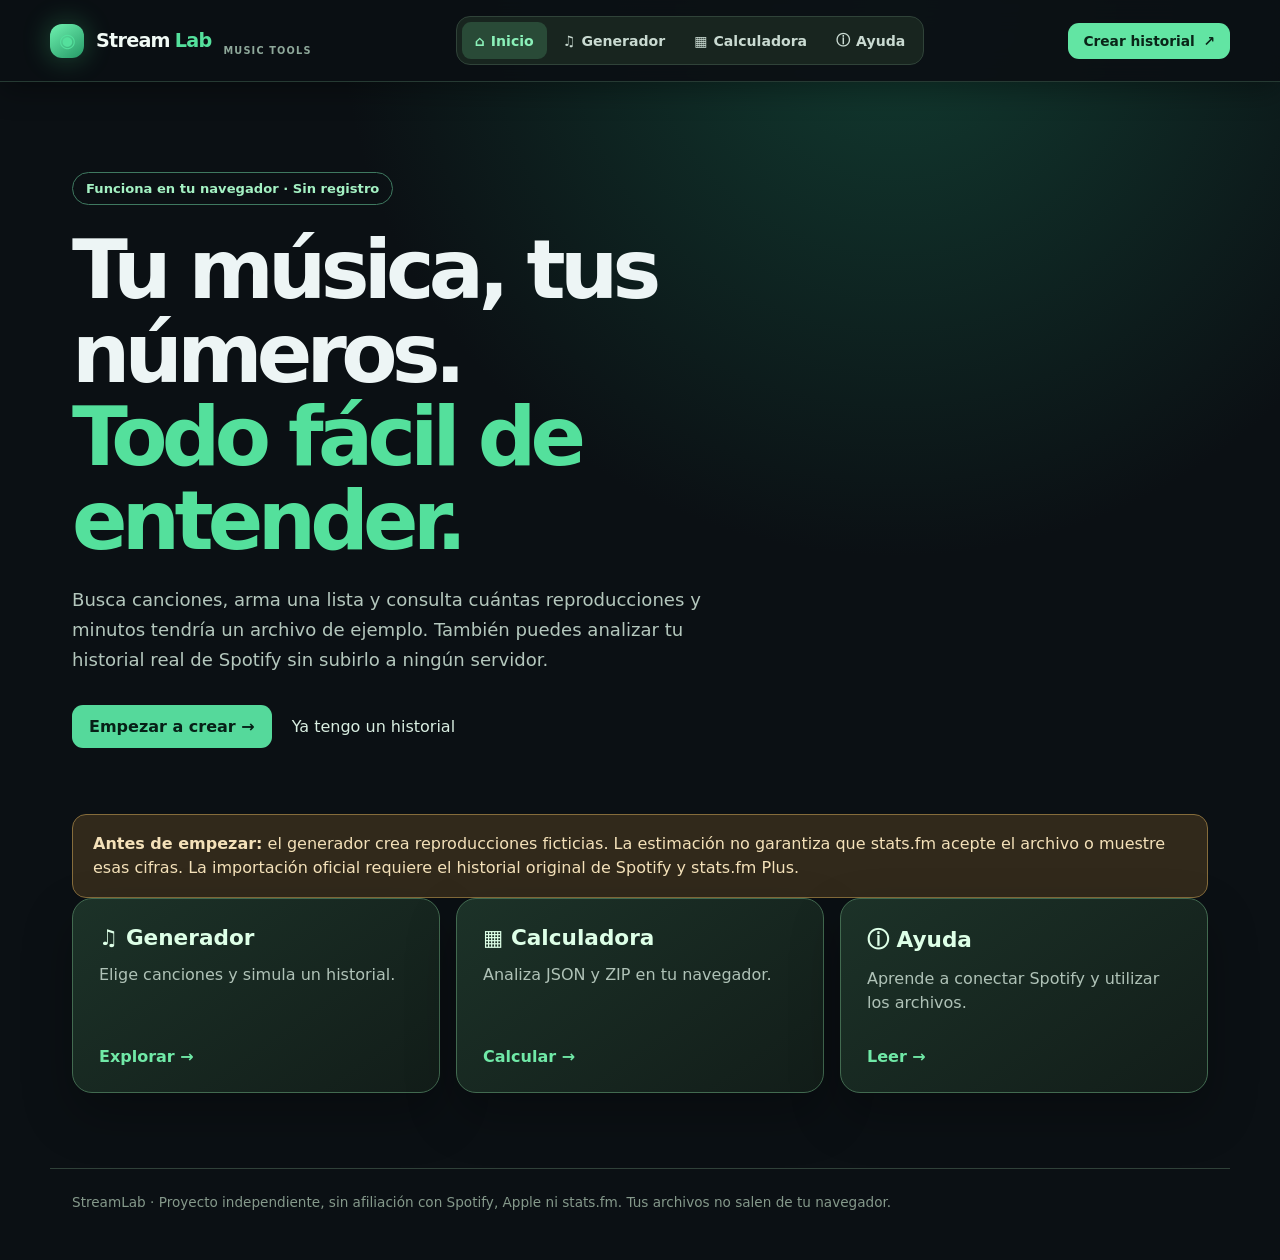
==== commit 0b30e0de: "Add files via upload" ====
--- a/index.html
+++ b/index.html
@@ -1 +1 @@
-<!doctype html><html lang="es"><head><meta charset="utf-8"><meta name="viewport" content="width=device-width,initial-scale=1"><meta name="theme-color" content="#0c1318"><title>StreamLab · Simula y calcula</title><link rel="stylesheet" href="styles.css"></head><body><header class="top"><a class="brand" href="#inicio"><span class="logo-icon">◉</span> Stream<span>Lab</span><small>music tools</small></a><nav aria-label="Secciones"><a href="#inicio" class="navlink active">⌂ <span>Inicio</span></a><a href="#crear" class="navlink">♫ <span>Generador</span></a><a href="#calcular" class="navlink">▦ <span>Calculadora</span></a><a href="#ayuda" class="navlink">ⓘ <span>Ayuda</span></a></nav><a class="nav-cta" href="#crear">Crear historial <span>↗</span></a></header><main id="inicio"><section class="hero"><div class="pill">Funciona en tu navegador · Sin registro</div><h1>Tu música, tus números.<br><em>Todo fácil de entender.</em></h1><p>Busca canciones, arma una lista y consulta cuántas reproducciones y minutos tendría un archivo de ejemplo. También puedes analizar tu historial real de Spotify sin subirlo a ningún servidor.</p><a class="button" href="#crear">Empezar a crear →</a><a class="subtle" href="#calcular">Ya tengo un historial</a></section><div class="alert"><strong>Antes de empezar:</strong> el generador crea reproducciones ficticias. La estimación no garantiza que stats.fm acepte el archivo o muestre esas cifras. La importación oficial requiere el historial original de Spotify y stats.fm Plus.</div><section id="crear" class="section"><div class="section-title"><span class="number">01</span><div><h2>Construye una lista de ejemplo</h2><p>Busca un artista, elige un álbum y añade canciones. También puedes pegar un enlace de Spotify o escribir los datos.</p></div></div><div class="columns"><div class="panel"><div class="tabs" role="tablist" aria-label="Forma de añadir música"><button class="tab selected" type="button" data-mode="search">Buscar música</button><button class="tab" type="button" data-mode="link">Pegar enlace</button><button class="tab" type="button" data-mode="manual">Escribir datos</button></div><div id="searchPane" class="pane"><div class="spotify-connect"><div><strong>Enlaces de Spotify automáticos</strong><small id="spotifyStatus">Comprobando conexión…</small></div><button id="connectSpotify" type="button" class="secondary">Conectar Spotify</button></div><label for="artistSearch">1. Busca un artista</label><div class="row"><input id="artistSearch" placeholder="Por ejemplo: The Weeknd" autocomplete="off"><button id="findArtists" type="button">Buscar</button></div><div id="artistResults" class="results" aria-live="polite"></div><label for="albumSelect">2. Elige un álbum</label><select id="albumSelect" disabled><option>Primero elige un artista</option></select><div id="trackResults" class="results" aria-live="polite"><p class="muted">Sus canciones aparecerán aquí. Puedes agregar varias.</p></div><p class="hint">La búsqueda usa el catálogo de iTunes. Algunos lanzamientos pueden ser distintos a los de Spotify.</p></div><div id="linkPane" class="pane hidden"><label for="spotifyUrl">Enlace de Spotify (canción o álbum)</label><div class="row"><input id="spotifyUrl" type="url" placeholder="https://open.spotify.com/track/..."><button id="resolveUrl" type="button">Completar</button></div><div id="linkResult" class="results" aria-live="polite"></div><p class="hint">Los datos que no devuelva Spotify se pueden completar a mano. Un enlace de álbum puede requerir elegir sus canciones mediante la búsqueda.</p></div><form id="manualPane" class="pane hidden"><div class="formgrid"><div><label for="manualArtist">Artista *</label><input id="manualArtist" required placeholder="Nombre del artista"></div><div><label for="manualAlbum">Álbum</label><input id="manualAlbum" placeholder="Opcional"></div><div><label for="manualTrack">Canción *</label><input id="manualTrack" required placeholder="Título de canción"></div><div><label for="manualDuration">Duración en segundos *</label><input id="manualDuration" type="number" min="1" max="36000" required value="210"></div></div><label for="manualUri">Enlace de la canción de Spotify (opcional)</label><input id="manualUri" placeholder="https://open.spotify.com/track/..."><button type="submit" class="add">+ Agregar canción</button></form><div class="message" id="searchMessage" role="status" aria-live="polite"></div></div><aside class="panel queue-panel"><div class="queue-head"><h3>Tu selección <span id="queueCount" class="badge">0</span></h3><button id="clearQueue" class="text-btn" type="button">Vaciar</button></div><div id="queue" class="queue"><p class="muted">Agrega canciones para empezar.</p></div><div class="controls"><label for="plays">Reproducciones por canción</label><input id="plays" type="number" min="1" max="5000" value="10"><div class="formgrid"><div><label for="start">Desde</label><input id="start" type="datetime-local"></div><div><label for="end">Hasta</label><input id="end" type="datetime-local"></div></div><p class="hint">Las reproducciones se reparten en este período. Máximo 5000 registros en total.</p></div><div class="stats"><div><strong id="estimatePlays">0</strong><span>reproducciones de ejemplo</span></div><div><strong id="estimateMinutes">0</strong><span>minutos estimados</span></div></div><button id="download" type="button" class="full" disabled>Descargar JSON de ejemplo</button><div class="message" id="generateMessage" role="status" aria-live="polite"></div></aside></div></section><section id="calcular" class="section"><div class="section-title"><span class="number">02</span><div><h2>Calcula un historial existente</h2><p>Selecciona uno o varios archivos originales <code>endsong.json</code>, o el ZIP de Spotify. Se leen solo en tu dispositivo.</p></div></div><div class="panel calculator"><label class="drop" for="historyFiles"><span class="drop-icon">↥</span><strong>Elige archivos JSON o ZIP</strong><span>Puedes seleccionar varios JSON a la vez · Máximo 50 MB por archivo</span><input id="historyFiles" type="file" accept=".json,.zip,application/json,application/zip" multiple></label><p id="fileMessage" class="message" role="status" aria-live="polite"></p><div id="fileSummary" class="hidden"><div class="stats dashboard"><div><strong id="realPlays">0</strong><span>Reproducciones</span></div><div><strong id="realSongs">0</strong><span>Canciones diferentes</span></div><div><strong id="realMinutes">0</strong><span>Minutos escuchados</span></div><div><strong id="realArtists">0</strong><span>Artistas diferentes</span></div><div><strong id="realHours">0</strong><span>Horas escuchadas</span></div><div><strong id="realAlbums">0</strong><span>Álbumes diferentes</span></div><div><strong id="realDays">0</strong><span>Días con reproducciones</span></div><div><strong id="realAvg">0</strong><span>Promedio diario</span></div></div><div class="daily-stats"><h3>Promedios diarios</h3><div class="stats"><div><strong id="avgPlays">0</strong><span>reproducciones por día</span></div><div><strong id="avgMinutes">0</strong><span>minutos por día</span></div></div></div><p class="date-range" id="dateRange"></p><h3>Canciones con más reproducciones</h3><div id="topSongs" class="top-songs"></div><p class="hint">Estimación local: stats.fm puede filtrar algunos registros y mostrar cifras distintas.</p></div></div></section><section id="ayuda" class="section help"><div class="section-title"><span class="number">03</span><div><h2>Preguntas rápidas</h2></div></div><details><summary>¿Necesito iniciar sesión con Spotify?</summary><p>No. La búsqueda consulta un catálogo público, los enlaces consultan metadatos públicos y el cálculo lee archivos en tu navegador.</p></details><details><summary>¿La descarga sirve para estadísticas reales en stats.fm?</summary><p>Es una simulación. Para importar tu historial auténtico, solicita a Spotify los archivos del historial extendido y sigue la <a href="https://support.stats.fm/es-ES/docs/import/spotify-import/" target="_blank" rel="noopener noreferrer">guía oficial de stats.fm</a>.</p></details><details><summary>¿Por qué algunas canciones no tienen enlace de Spotify?</summary><p>El catálogo de búsqueda es independiente de Spotify. Puedes agregar la URL de la canción desde «Escribir datos» para asociar su URI; confirma que canción, artista y álbum sean correctos.</p></details></section></main><footer>StreamLab · Proyecto independiente, sin afiliación con Spotify, Apple ni stats.fm. Tus archivos no salen de tu navegador.</footer><script src="spotify-config.js" defer></script><script src="spotify-auth.js" defer></script><script src="app.js" defer></script></body></html>
+<!doctype html><html lang="es"><head><meta charset="utf-8"><meta name="viewport" content="width=device-width,initial-scale=1"><meta name="theme-color" content="#0c1318"><title>StreamLab · Inicio</title><link rel="stylesheet" href="styles.css"></head><body><header class="top"><a class="brand" href="index.html"><span class="logo-icon">◉</span> Stream<span>Lab</span><small>music tools</small></a><nav aria-label="Secciones"><a href="index.html" class="navlink active" aria-current="page">⌂ <span>Inicio</span></a><a href="generator.html" class="navlink">♫ <span>Generador</span></a><a href="calculator.html" class="navlink">▦ <span>Calculadora</span></a><a href="help.html" class="navlink">ⓘ <span>Ayuda</span></a></nav><a class="nav-cta" href="generator.html">Crear historial <span>↗</span></a></header><main class="page-index"><section class="hero"><div class="pill">Funciona en tu navegador · Sin registro</div><h1>Tu música, tus números.<br><em>Todo fácil de entender.</em></h1><p>Busca canciones, arma una lista y consulta cuántas reproducciones y minutos tendría un archivo de ejemplo. También puedes analizar tu historial real de Spotify sin subirlo a ningún servidor.</p><a class="button" href="generator.html">Empezar a crear →</a><a class="subtle" href="calculator.html">Ya tengo un historial</a></section><div class="alert"><strong>Antes de empezar:</strong> el generador crea reproducciones ficticias. La estimación no garantiza que stats.fm acepte el archivo o muestre esas cifras. La importación oficial requiere el historial original de Spotify y stats.fm Plus.</div><div class="home-grid"><a href="generator.html"><strong>♫ Generador</strong><span>Elige canciones y simula un historial.</span><b>Explorar →</b></a><a href="calculator.html"><strong>▦ Calculadora</strong><span>Analiza JSON y ZIP en tu navegador.</span><b>Calcular →</b></a><a href="help.html"><strong>ⓘ Ayuda</strong><span>Aprende a conectar Spotify y utilizar los archivos.</span><b>Leer →</b></a></div></main><footer>StreamLab · Proyecto independiente, sin afiliación con Spotify, Apple ni stats.fm. Tus archivos no salen de tu navegador.</footer><script src="spotify-config.js?v=4" defer></script><script src="spotify-auth.js?v=4" defer></script><script src="auth-callback.js?v=4" defer></script></body></html>
--- a/styles.css
+++ b/styles.css
@@ -2,3 +2,5 @@
 
 /* Navigation and calculator */
 .top{min-height:74px;gap:24px;box-shadow:0 8px 30px #0005}.brand{display:flex;align-items:center;white-space:nowrap;gap:5px}.brand small{font-size:.61rem;color:#8ea89a;letter-spacing:.12em;text-transform:uppercase;margin-left:7px;align-self:flex-end;margin-bottom:2px}.logo-icon{display:inline-grid;place-items:center;background:linear-gradient(145deg,#6ff2b0,#259966);color:#072016;border-radius:12px;width:34px;height:34px;margin-right:7px;font-size:1.2rem;box-shadow:0 0 28px #45dc8455}nav{background:#18251f;border:1px solid #304339;border-radius:14px;padding:5px;gap:3px}nav .navlink{display:flex;align-items:center;gap:6px;padding:9px 13px;border-radius:9px;white-space:nowrap;font-size:.88rem;font-weight:650}nav .navlink:hover,nav .navlink.active{background:#294a37;color:#8bf1b9}.nav-cta{padding:10px 15px;border-radius:11px;background:#62e5a3;color:#0a2518;text-decoration:none;font-weight:800;white-space:nowrap;font-size:.86rem}.nav-cta span{margin-left:4px}.panel{box-shadow:0 17px 55px #0003}.spotify-connect{display:flex;justify-content:space-between;align-items:center;gap:15px;border:1px solid #38654c;border-radius:14px;padding:14px;background:#152b20}.spotify-connect strong,.spotify-connect small{display:block}.spotify-connect strong{font-size:.88rem}.spotify-connect small{color:#a9c3b2;margin-top:5px;font-size:.78rem}.spotify-connect button{font-size:.76rem;white-space:nowrap}.spotify-connect button.secondary{background:#31543d;color:#bff1d3}.stats.dashboard{grid-template-columns:repeat(4,minmax(0,1fr));gap:12px}.stats.dashboard>div{min-height:110px;background:linear-gradient(140deg,#14231d,#101916);display:flex;flex-direction:column;justify-content:center}.stats.dashboard strong{font-size:1.85rem}.daily-stats{background:#0d1713;border:1px solid #294d37;padding:15px 20px;border-radius:15px;margin:26px 0}.daily-stats h3{margin:0}.daily-stats .stats{margin-bottom:0}.date-range{color:#b5c7bd;background:#111b17;padding:13px;border-radius:10px}.calculator{max-width:none}@media(max-width:1030px){.nav-cta{display:none}.brand small{display:none}}@media(max-width:720px){.top{gap:10px}.top nav{margin-left:auto}.top nav .navlink{padding:8px}.top nav .navlink span{display:none}.stats.dashboard{grid-template-columns:repeat(2,minmax(0,1fr))}.spotify-connect{flex-wrap:wrap}}
+/* Separate destination pages */
+main.page-index{padding-top:0}.home-grid{display:grid;grid-template-columns:repeat(3,1fr);gap:16px;margin:0 0 75px}.home-grid a{display:flex;flex-direction:column;gap:13px;min-height:195px;padding:26px;background:linear-gradient(145deg,#1c3228,#121d19);border:1px solid #426a50;border-radius:20px;text-decoration:none;box-shadow:0 22px 50px #0004;transition:transform .2s,border-color .2s}.home-grid a:hover{transform:translateY(-5px);border-color:#7af2aa}.home-grid strong{font-size:1.35rem;color:#ddffe7}.home-grid span{color:#afc2b7;line-height:1.5}.home-grid b{color:#70e9a7;margin-top:auto}.page-generator,.page-calculator,.page-help{padding-top:35px!important;min-height:calc(100vh - 210px)}.page-generator .section,.page-calculator .section,.page-help .section{padding-top:24px}.page-help .section{max-width:850px;margin:auto}.callback-error{padding:14px 18px;background:#422c27;color:#ffe2d7;border-radius:11px}.queue-item button{min-width:0}.queue-item button:nth-last-child(2){background:#345640;color:#c6f9d7}@media(max-width:720px){.home-grid{grid-template-columns:1fr}.home-grid a{min-height:140px}.page-generator,.page-calculator,.page-help{padding-top:15px!important}}
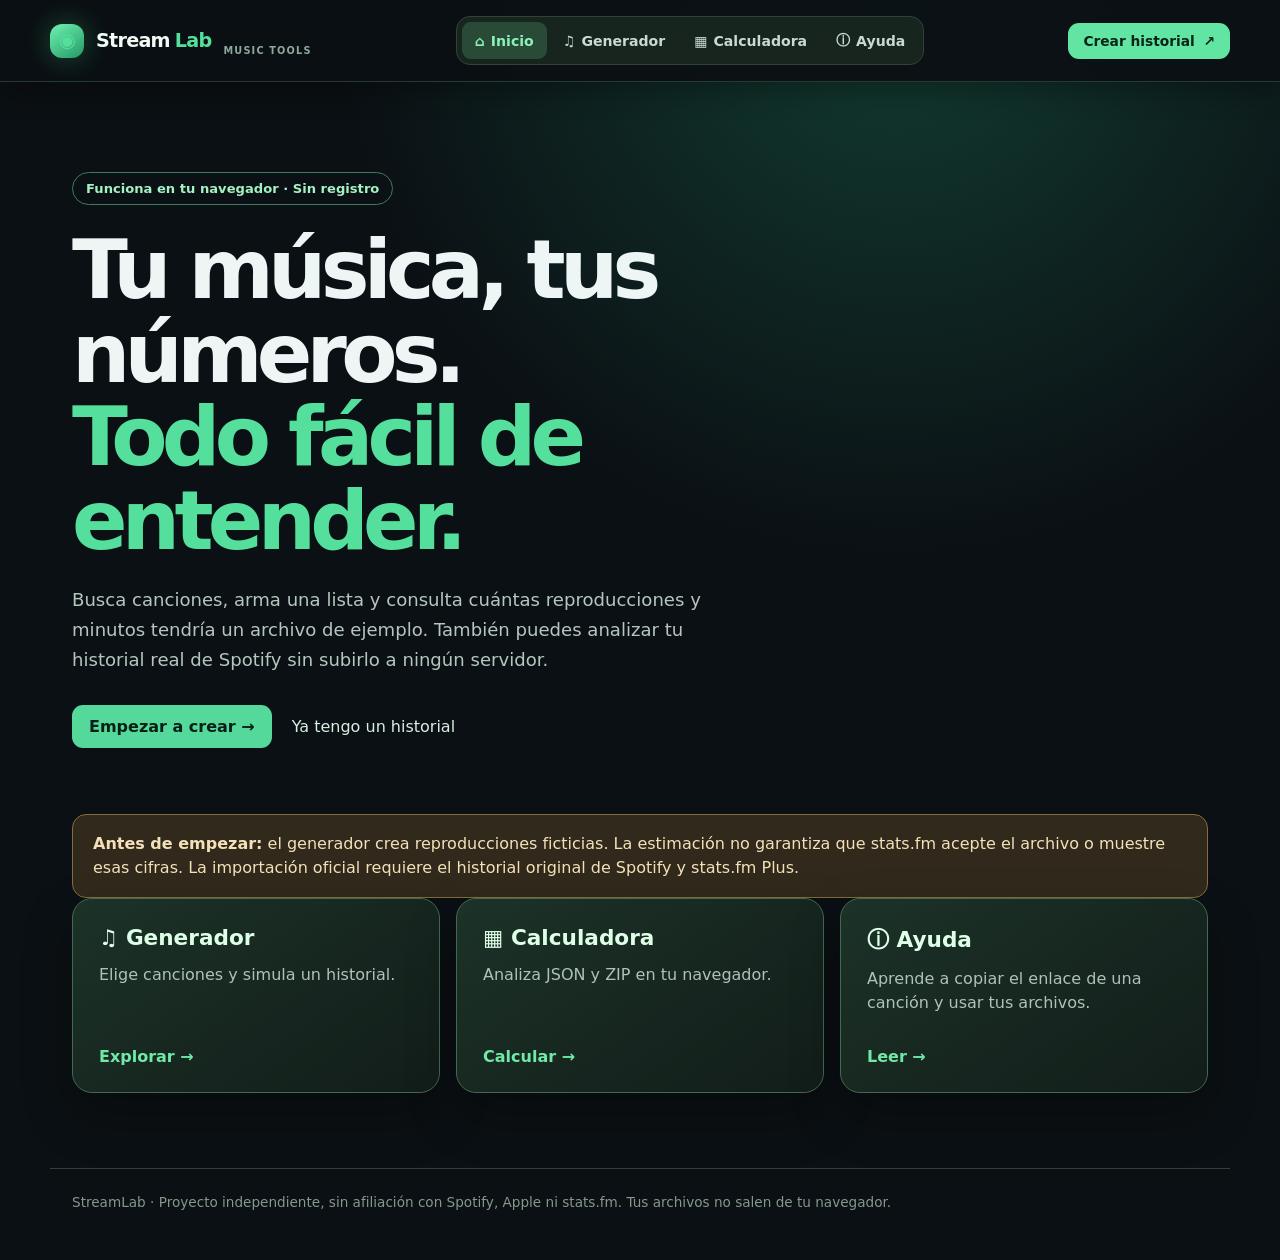
==== commit 39177c04: "Add files via upload" ====
--- a/index.html
+++ b/index.html
@@ -1 +1 @@
-<!doctype html><html lang="es"><head><meta charset="utf-8"><meta name="viewport" content="width=device-width,initial-scale=1"><meta name="theme-color" content="#0c1318"><title>StreamLab · Inicio</title><link rel="stylesheet" href="styles.css"></head><body><header class="top"><a class="brand" href="index.html"><span class="logo-icon">◉</span> Stream<span>Lab</span><small>music tools</small></a><nav aria-label="Secciones"><a href="index.html" class="navlink active" aria-current="page">⌂ <span>Inicio</span></a><a href="generator.html" class="navlink">♫ <span>Generador</span></a><a href="calculator.html" class="navlink">▦ <span>Calculadora</span></a><a href="help.html" class="navlink">ⓘ <span>Ayuda</span></a></nav><a class="nav-cta" href="generator.html">Crear historial <span>↗</span></a></header><main class="page-index"><section class="hero"><div class="pill">Funciona en tu navegador · Sin registro</div><h1>Tu música, tus números.<br><em>Todo fácil de entender.</em></h1><p>Busca canciones, arma una lista y consulta cuántas reproducciones y minutos tendría un archivo de ejemplo. También puedes analizar tu historial real de Spotify sin subirlo a ningún servidor.</p><a class="button" href="generator.html">Empezar a crear →</a><a class="subtle" href="calculator.html">Ya tengo un historial</a></section><div class="alert"><strong>Antes de empezar:</strong> el generador crea reproducciones ficticias. La estimación no garantiza que stats.fm acepte el archivo o muestre esas cifras. La importación oficial requiere el historial original de Spotify y stats.fm Plus.</div><div class="home-grid"><a href="generator.html"><strong>♫ Generador</strong><span>Elige canciones y simula un historial.</span><b>Explorar →</b></a><a href="calculator.html"><strong>▦ Calculadora</strong><span>Analiza JSON y ZIP en tu navegador.</span><b>Calcular →</b></a><a href="help.html"><strong>ⓘ Ayuda</strong><span>Aprende a conectar Spotify y utilizar los archivos.</span><b>Leer →</b></a></div></main><footer>StreamLab · Proyecto independiente, sin afiliación con Spotify, Apple ni stats.fm. Tus archivos no salen de tu navegador.</footer><script src="spotify-config.js?v=4" defer></script><script src="spotify-auth.js?v=4" defer></script><script src="auth-callback.js?v=4" defer></script></body></html>+<!doctype html><html lang="es"><head><meta charset="utf-8"><meta name="viewport" content="width=device-width,initial-scale=1"><meta name="theme-color" content="#0c1318"><title>StreamLab · Inicio</title><link rel="stylesheet" href="styles.css"></head><body><header class="top"><a class="brand" href="index.html"><span class="logo-icon">◉</span> Stream<span>Lab</span><small>music tools</small></a><nav aria-label="Secciones"><a href="index.html" class="navlink active" aria-current="page">⌂ <span>Inicio</span></a><a href="generator.html" class="navlink">♫ <span>Generador</span></a><a href="calculator.html" class="navlink">▦ <span>Calculadora</span></a><a href="help.html" class="navlink">ⓘ <span>Ayuda</span></a></nav><a class="nav-cta" href="generator.html">Crear historial <span>↗</span></a></header><main class="page-index"><section class="hero"><div class="pill">Funciona en tu navegador · Sin registro</div><h1>Tu música, tus números.<br><em>Todo fácil de entender.</em></h1><p>Busca canciones, arma una lista y consulta cuántas reproducciones y minutos tendría un archivo de ejemplo. También puedes analizar tu historial real de Spotify sin subirlo a ningún servidor.</p><a class="button" href="generator.html">Empezar a crear →</a><a class="subtle" href="calculator.html">Ya tengo un historial</a></section><div class="alert"><strong>Antes de empezar:</strong> el generador crea reproducciones ficticias. La estimación no garantiza que stats.fm acepte el archivo o muestre esas cifras. La importación oficial requiere el historial original de Spotify y stats.fm Plus.</div><div class="home-grid"><a href="generator.html"><strong>♫ Generador</strong><span>Elige canciones y simula un historial.</span><b>Explorar →</b></a><a href="calculator.html"><strong>▦ Calculadora</strong><span>Analiza JSON y ZIP en tu navegador.</span><b>Calcular →</b></a><a href="help.html"><strong>ⓘ Ayuda</strong><span>Aprende a copiar el enlace de una canción y usar tus archivos.</span><b>Leer →</b></a></div></main><footer>StreamLab · Proyecto independiente, sin afiliación con Spotify, Apple ni stats.fm. Tus archivos no salen de tu navegador.</footer></body></html>
--- a/styles.css
+++ b/styles.css
@@ -1,6 +1,8 @@
 :root{font-family:Inter,system-ui,-apple-system,Segoe UI,sans-serif;color:#edf5f5;background:#0b1014;scroll-behavior:smooth}*{box-sizing:border-box}body{margin:0;background:radial-gradient(circle at 70% 0,#123c31 0,transparent 36%),#0b1014}a{color:#77e5ad}.top{position:sticky;top:0;z-index:3;display:flex;justify-content:space-between;align-items:center;background:#0b1014ee;backdrop-filter:blur(15px);border-bottom:1px solid #263a33;padding:16px max(22px,calc((100vw - 1180px)/2))}.brand{color:#f1faf5;text-decoration:none;font-weight:900;font-size:1.2rem;letter-spacing:-.04em}.brand span,.hero em{color:#54e09c;font-style:normal}nav{display:flex;gap:25px}nav a{text-decoration:none;color:#c9dad1;font-size:.92rem}nav a:hover{color:#54e09c}main{max-width:1180px;margin:auto;padding:0 22px}.hero{padding:90px 0 66px;max-width:900px}.pill{display:inline-block;border:1px solid #3f7960;color:#a4f1c3;border-radius:50px;padding:8px 13px;font-size:.82rem;font-weight:700}h1{font-size:clamp(2.8rem,6.4vw,5.6rem);letter-spacing:-.07em;line-height:1.02;margin:23px 0}.hero p{max-width:680px;color:#b4c7bd;font-size:1.13rem;line-height:1.65;margin-bottom:30px}a.button,button{cursor:pointer;border:0;border-radius:11px;padding:12px 17px;background:#55d99b;color:#072017;font:inherit;font-weight:800;text-decoration:none;display:inline-block}button:hover,.button:hover{filter:brightness(1.1)}button:disabled{opacity:.45;cursor:not-allowed}.subtle{margin-left:20px;color:#d9eee1;text-decoration:none}.alert{padding:17px 20px;border:1px solid #856c3b;border-radius:14px;background:#31291b;color:#f4e1b9;line-height:1.5}.section{padding:74px 0 20px;scroll-margin-top:65px}.section-title{display:flex;align-items:start;gap:20px;margin-bottom:25px}.number{color:#74e1ae;font-weight:800;font-size:.9rem;padding-top:9px}.section h2{font-size:clamp(1.8rem,3vw,2.5rem);letter-spacing:-.045em;margin:0}.section-title p{color:#aabdb4;line-height:1.5;margin:7px 0}.columns{display:grid;grid-template-columns:minmax(0,1.25fr) minmax(320px,.8fr);gap:20px;align-items:start}.panel{background:#151d20;border:1px solid #304139;border-radius:20px;padding:24px}.tabs{display:flex;gap:7px;background:#0e1516;padding:5px;border-radius:12px;margin-bottom:25px}.tab{flex:1;background:transparent;color:#b0c7b8;font-size:.83rem;padding:11px 7px}.tab.selected{background:#244332;color:#c5f7d9}.hidden{display:none!important}label{display:block;margin:16px 0 7px;font-weight:700;font-size:.88rem;color:#d7e7dd}input,select{width:100%;background:#0b1215;color:#f1faf5;border:1px solid #3c5047;border-radius:10px;padding:12px;font:inherit;min-width:0;outline:none}input:focus,select:focus{border-color:#55d99b;box-shadow:0 0 0 3px #55d99b22}input::placeholder{color:#80988b}.row{display:flex;gap:9px}.row input{flex:1}.row button{white-space:nowrap}.hint,.muted{color:#92aa9a;font-size:.86rem;line-height:1.5}.results{margin-top:12px;max-height:310px;overflow:auto}.result,.queue-item{display:flex;align-items:center;gap:11px;padding:11px;border:1px solid #35443e;border-radius:11px;margin-bottom:8px;background:#101719}.result img,.queue-item img{width:44px;height:44px;object-fit:cover;border-radius:7px;background:#293830}.result-info,.queue-info{flex:1;min-width:0}.result strong,.queue-item strong{display:block;white-space:nowrap;overflow:hidden;text-overflow:ellipsis;font-size:.91rem}.result small,.queue-item small{display:block;color:#a0b4a6;margin-top:4px;overflow:hidden;text-overflow:ellipsis;white-space:nowrap}.result button,.queue-item button{padding:8px 11px;font-size:.8rem;white-space:nowrap}.result button.secondary{background:#294538;color:#d1f7df}.formgrid{display:grid;grid-template-columns:1fr 1fr;gap:0 12px}.add{margin-top:19px}.message{color:#edc885;font-size:.88rem;line-height:1.45;min-height:16px}.queue-head{display:flex;align-items:center;justify-content:space-between}.queue-head h3{margin:0}.badge{display:inline-block;background:#2b4538;color:#b8f2d0;border-radius:100px;font-size:.76rem;padding:3px 8px}.text-btn{background:none;color:#a4eac0;padding:5px;font-size:.8rem}.queue{max-height:260px;overflow:auto;margin:16px 0}.queue-item input{width:71px;text-align:center;padding:7px}.queue-item button{background:#3c3031;color:#ffd9d8}.controls{border-top:1px solid #35443e;padding-top:4px}.stats{display:grid;grid-template-columns:1fr 1fr;gap:10px;margin:19px 0}.stats>div{background:#0c1515;border:1px solid #294236;border-radius:12px;padding:14px}.stats strong{display:block;font-size:1.65rem;color:#78edb4}.stats span{display:block;color:#9eafa5;font-size:.78rem;margin-top:3px}.stats.three{grid-template-columns:repeat(3,1fr)}.full{width:100%}.calculator{max-width:820px}.drop{border:2px dashed #4b8060;border-radius:15px;min-height:160px;display:flex;align-items:center;justify-content:center;flex-direction:column;gap:6px;text-align:center;cursor:pointer}.drop span{color:#a8bdad;font-size:.83rem}.drop-icon{font-size:2rem!important;color:#76e2aa!important}.drop input{max-width:300px;margin-top:10px;font-size:.8rem}.top-songs>div{display:flex;justify-content:space-between;padding:11px 0;border-bottom:1px solid #304139;gap:12px}.top-songs span{color:#a4e8bf;white-space:nowrap}details{border:1px solid #304139;border-radius:11px;padding:17px 20px;margin-bottom:9px;background:#151d20}summary{cursor:pointer;font-weight:700}details p{color:#aebfb3;line-height:1.55}footer{max-width:1180px;margin:60px auto 0;border-top:1px solid #304139;padding:25px 22px 50px;color:#85998b;font-size:.85rem}@media(max-width:780px){.columns{grid-template-columns:1fr}.hero{padding:60px 0 45px}.section{padding-top:58px}.top{padding:14px 18px}nav{gap:11px}nav a{font-size:.8rem}.panel{padding:17px}}@media(max-width:430px){.formgrid{grid-template-columns:1fr}.stats.three{grid-template-columns:1fr 1fr}.tab{font-size:.72rem;padding:9px 2px}.subtle{display:block;margin:17px 0 0}}
 
 /* Navigation and calculator */
-.top{min-height:74px;gap:24px;box-shadow:0 8px 30px #0005}.brand{display:flex;align-items:center;white-space:nowrap;gap:5px}.brand small{font-size:.61rem;color:#8ea89a;letter-spacing:.12em;text-transform:uppercase;margin-left:7px;align-self:flex-end;margin-bottom:2px}.logo-icon{display:inline-grid;place-items:center;background:linear-gradient(145deg,#6ff2b0,#259966);color:#072016;border-radius:12px;width:34px;height:34px;margin-right:7px;font-size:1.2rem;box-shadow:0 0 28px #45dc8455}nav{background:#18251f;border:1px solid #304339;border-radius:14px;padding:5px;gap:3px}nav .navlink{display:flex;align-items:center;gap:6px;padding:9px 13px;border-radius:9px;white-space:nowrap;font-size:.88rem;font-weight:650}nav .navlink:hover,nav .navlink.active{background:#294a37;color:#8bf1b9}.nav-cta{padding:10px 15px;border-radius:11px;background:#62e5a3;color:#0a2518;text-decoration:none;font-weight:800;white-space:nowrap;font-size:.86rem}.nav-cta span{margin-left:4px}.panel{box-shadow:0 17px 55px #0003}.spotify-connect{display:flex;justify-content:space-between;align-items:center;gap:15px;border:1px solid #38654c;border-radius:14px;padding:14px;background:#152b20}.spotify-connect strong,.spotify-connect small{display:block}.spotify-connect strong{font-size:.88rem}.spotify-connect small{color:#a9c3b2;margin-top:5px;font-size:.78rem}.spotify-connect button{font-size:.76rem;white-space:nowrap}.spotify-connect button.secondary{background:#31543d;color:#bff1d3}.stats.dashboard{grid-template-columns:repeat(4,minmax(0,1fr));gap:12px}.stats.dashboard>div{min-height:110px;background:linear-gradient(140deg,#14231d,#101916);display:flex;flex-direction:column;justify-content:center}.stats.dashboard strong{font-size:1.85rem}.daily-stats{background:#0d1713;border:1px solid #294d37;padding:15px 20px;border-radius:15px;margin:26px 0}.daily-stats h3{margin:0}.daily-stats .stats{margin-bottom:0}.date-range{color:#b5c7bd;background:#111b17;padding:13px;border-radius:10px}.calculator{max-width:none}@media(max-width:1030px){.nav-cta{display:none}.brand small{display:none}}@media(max-width:720px){.top{gap:10px}.top nav{margin-left:auto}.top nav .navlink{padding:8px}.top nav .navlink span{display:none}.stats.dashboard{grid-template-columns:repeat(2,minmax(0,1fr))}.spotify-connect{flex-wrap:wrap}}
+.top{min-height:74px;gap:24px;box-shadow:0 8px 30px #0005}.brand{display:flex;align-items:center;white-space:nowrap;gap:5px}.brand small{font-size:.61rem;color:#8ea89a;letter-spacing:.12em;text-transform:uppercase;margin-left:7px;align-self:flex-end;margin-bottom:2px}.logo-icon{display:inline-grid;place-items:center;background:linear-gradient(145deg,#6ff2b0,#259966);color:#072016;border-radius:12px;width:34px;height:34px;margin-right:7px;font-size:1.2rem;box-shadow:0 0 28px #45dc8455}nav{background:#18251f;border:1px solid #304339;border-radius:14px;padding:5px;gap:3px}nav .navlink{display:flex;align-items:center;gap:6px;padding:9px 13px;border-radius:9px;white-space:nowrap;font-size:.88rem;font-weight:650}nav .navlink:hover,nav .navlink.active{background:#294a37;color:#8bf1b9}.nav-cta{padding:10px 15px;border-radius:11px;background:#62e5a3;color:#0a2518;text-decoration:none;font-weight:800;white-space:nowrap;font-size:.86rem}.nav-cta span{margin-left:4px}.panel{box-shadow:0 17px 55px #0003}.stats.dashboard{grid-template-columns:repeat(4,minmax(0,1fr));gap:12px}.stats.dashboard>div{min-height:110px;background:linear-gradient(140deg,#14231d,#101916);display:flex;flex-direction:column;justify-content:center}.stats.dashboard strong{font-size:1.85rem}.daily-stats{background:#0d1713;border:1px solid #294d37;padding:15px 20px;border-radius:15px;margin:26px 0}.daily-stats h3{margin:0}.daily-stats .stats{margin-bottom:0}.date-range{color:#b5c7bd;background:#111b17;padding:13px;border-radius:10px}.calculator{max-width:none}@media(max-width:1030px){.nav-cta{display:none}.brand small{display:none}}@media(max-width:720px){.top{gap:10px}.top nav{margin-left:auto}.top nav .navlink{padding:8px}.top nav .navlink span{display:none}.stats.dashboard{grid-template-columns:repeat(2,minmax(0,1fr))}}
 /* Separate destination pages */
 main.page-index{padding-top:0}.home-grid{display:grid;grid-template-columns:repeat(3,1fr);gap:16px;margin:0 0 75px}.home-grid a{display:flex;flex-direction:column;gap:13px;min-height:195px;padding:26px;background:linear-gradient(145deg,#1c3228,#121d19);border:1px solid #426a50;border-radius:20px;text-decoration:none;box-shadow:0 22px 50px #0004;transition:transform .2s,border-color .2s}.home-grid a:hover{transform:translateY(-5px);border-color:#7af2aa}.home-grid strong{font-size:1.35rem;color:#ddffe7}.home-grid span{color:#afc2b7;line-height:1.5}.home-grid b{color:#70e9a7;margin-top:auto}.page-generator,.page-calculator,.page-help{padding-top:35px!important;min-height:calc(100vh - 210px)}.page-generator .section,.page-calculator .section,.page-help .section{padding-top:24px}.page-help .section{max-width:850px;margin:auto}.callback-error{padding:14px 18px;background:#422c27;color:#ffe2d7;border-radius:11px}.queue-item button{min-width:0}.queue-item button:nth-last-child(2){background:#345640;color:#c6f9d7}@media(max-width:720px){.home-grid{grid-template-columns:1fr}.home-grid a{min-height:140px}.page-generator,.page-calculator,.page-help{padding-top:15px!important}}
+
+.help-card{padding:26px;background:linear-gradient(145deg,#1c3026,#111c18);border:1px solid #3a664a;border-radius:20px;margin-bottom:18px}.help-card h3{font-size:1.3rem;margin-top:0}.help-columns{display:grid;grid-template-columns:1fr 1fr;gap:22px}.help-columns h4{color:#83eeb6}.help-columns ol{padding-left:20px;color:#c2d6c9;line-height:1.65}.help-columns li{margin-bottom:10px}.help-card code{color:#99f1be}@media(max-width:650px){.help-columns{grid-template-columns:1fr}.help-card{padding:19px}}
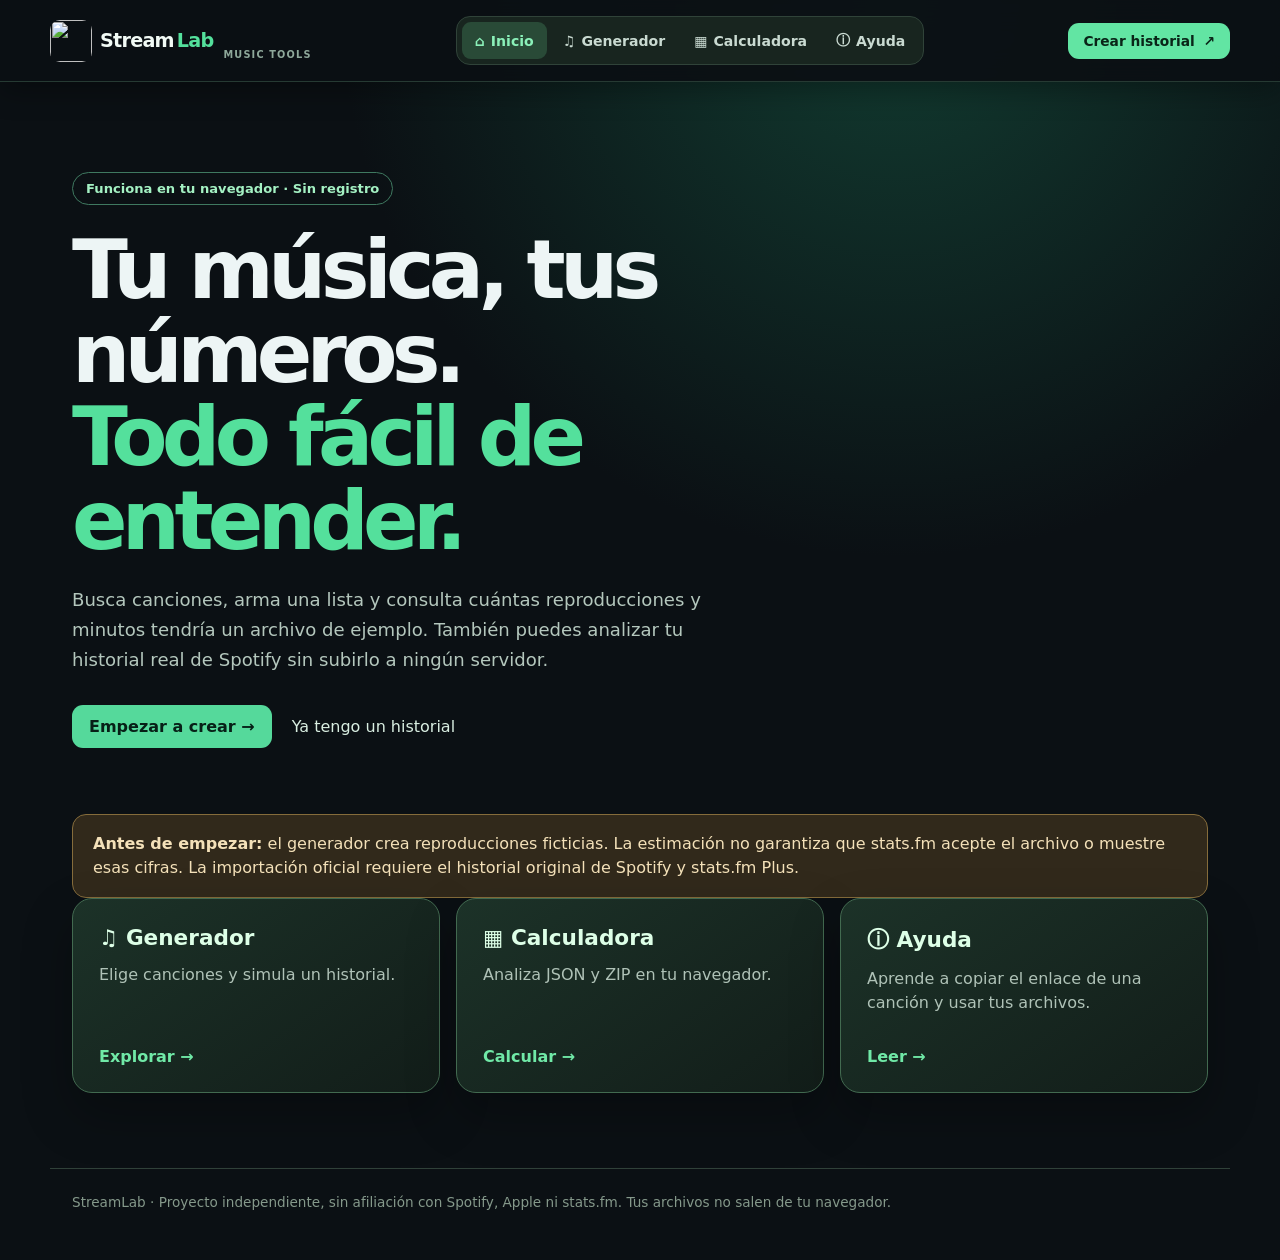
==== commit b1c417c2: "Add files via upload" ====
--- a/index.html
+++ b/index.html
@@ -1 +1 @@
-<!doctype html><html lang="es"><head><meta charset="utf-8"><meta name="viewport" content="width=device-width,initial-scale=1"><meta name="theme-color" content="#0c1318"><title>StreamLab · Inicio</title><link rel="stylesheet" href="styles.css"></head><body><header class="top"><a class="brand" href="index.html"><span class="logo-icon">◉</span> Stream<span>Lab</span><small>music tools</small></a><nav aria-label="Secciones"><a href="index.html" class="navlink active" aria-current="page">⌂ <span>Inicio</span></a><a href="generator.html" class="navlink">♫ <span>Generador</span></a><a href="calculator.html" class="navlink">▦ <span>Calculadora</span></a><a href="help.html" class="navlink">ⓘ <span>Ayuda</span></a></nav><a class="nav-cta" href="generator.html">Crear historial <span>↗</span></a></header><main class="page-index"><section class="hero"><div class="pill">Funciona en tu navegador · Sin registro</div><h1>Tu música, tus números.<br><em>Todo fácil de entender.</em></h1><p>Busca canciones, arma una lista y consulta cuántas reproducciones y minutos tendría un archivo de ejemplo. También puedes analizar tu historial real de Spotify sin subirlo a ningún servidor.</p><a class="button" href="generator.html">Empezar a crear →</a><a class="subtle" href="calculator.html">Ya tengo un historial</a></section><div class="alert"><strong>Antes de empezar:</strong> el generador crea reproducciones ficticias. La estimación no garantiza que stats.fm acepte el archivo o muestre esas cifras. La importación oficial requiere el historial original de Spotify y stats.fm Plus.</div><div class="home-grid"><a href="generator.html"><strong>♫ Generador</strong><span>Elige canciones y simula un historial.</span><b>Explorar →</b></a><a href="calculator.html"><strong>▦ Calculadora</strong><span>Analiza JSON y ZIP en tu navegador.</span><b>Calcular →</b></a><a href="help.html"><strong>ⓘ Ayuda</strong><span>Aprende a copiar el enlace de una canción y usar tus archivos.</span><b>Leer →</b></a></div></main><footer>StreamLab · Proyecto independiente, sin afiliación con Spotify, Apple ni stats.fm. Tus archivos no salen de tu navegador.</footer></body></html>+<!doctype html><html lang="es"><head><meta charset="utf-8"><meta name="viewport" content="width=device-width,initial-scale=1"><meta name="theme-color" content="#0c1318"><title>StreamLab · Inicio</title><link rel="stylesheet" href="styles.css?v=logo1"><link rel="icon" href="favicon.ico?v=1" sizes="any"><link rel="icon" type="image/png" sizes="32x32" href="assets/favicon-32.png?v=1"><link rel="apple-touch-icon" href="assets/apple-touch-icon.png"></head><body><header class="top"><a class="brand" href="index.html"><img class="brand-logo" src="assets/streamlab-logo.png" alt="" width="42" height="42"> Stream<span>Lab</span><small>music tools</small></a><nav aria-label="Secciones"><a href="index.html" class="navlink active" aria-current="page">⌂ <span>Inicio</span></a><a href="generator.html" class="navlink">♫ <span>Generador</span></a><a href="calculator.html" class="navlink">▦ <span>Calculadora</span></a><a href="help.html" class="navlink">ⓘ <span>Ayuda</span></a></nav><a class="nav-cta" href="generator.html">Crear historial <span>↗</span></a></header><main class="page-index"><section class="hero"><div class="pill">Funciona en tu navegador · Sin registro</div><h1>Tu música, tus números.<br><em>Todo fácil de entender.</em></h1><p>Busca canciones, arma una lista y consulta cuántas reproducciones y minutos tendría un archivo de ejemplo. También puedes analizar tu historial real de Spotify sin subirlo a ningún servidor.</p><a class="button" href="generator.html">Empezar a crear →</a><a class="subtle" href="calculator.html">Ya tengo un historial</a></section><div class="alert"><strong>Antes de empezar:</strong> el generador crea reproducciones ficticias. La estimación no garantiza que stats.fm acepte el archivo o muestre esas cifras. La importación oficial requiere el historial original de Spotify y stats.fm Plus.</div><div class="home-grid"><a href="generator.html"><strong>♫ Generador</strong><span>Elige canciones y simula un historial.</span><b>Explorar →</b></a><a href="calculator.html"><strong>▦ Calculadora</strong><span>Analiza JSON y ZIP en tu navegador.</span><b>Calcular →</b></a><a href="help.html"><strong>ⓘ Ayuda</strong><span>Aprende a copiar el enlace de una canción y usar tus archivos.</span><b>Leer →</b></a></div></main><footer>StreamLab · Proyecto independiente, sin afiliación con Spotify, Apple ni stats.fm. Tus archivos no salen de tu navegador.</footer></body></html>
--- a/styles.css
+++ b/styles.css
@@ -6,3 +6,5 @@
 main.page-index{padding-top:0}.home-grid{display:grid;grid-template-columns:repeat(3,1fr);gap:16px;margin:0 0 75px}.home-grid a{display:flex;flex-direction:column;gap:13px;min-height:195px;padding:26px;background:linear-gradient(145deg,#1c3228,#121d19);border:1px solid #426a50;border-radius:20px;text-decoration:none;box-shadow:0 22px 50px #0004;transition:transform .2s,border-color .2s}.home-grid a:hover{transform:translateY(-5px);border-color:#7af2aa}.home-grid strong{font-size:1.35rem;color:#ddffe7}.home-grid span{color:#afc2b7;line-height:1.5}.home-grid b{color:#70e9a7;margin-top:auto}.page-generator,.page-calculator,.page-help{padding-top:35px!important;min-height:calc(100vh - 210px)}.page-generator .section,.page-calculator .section,.page-help .section{padding-top:24px}.page-help .section{max-width:850px;margin:auto}.callback-error{padding:14px 18px;background:#422c27;color:#ffe2d7;border-radius:11px}.queue-item button{min-width:0}.queue-item button:nth-last-child(2){background:#345640;color:#c6f9d7}@media(max-width:720px){.home-grid{grid-template-columns:1fr}.home-grid a{min-height:140px}.page-generator,.page-calculator,.page-help{padding-top:15px!important}}
 
 .help-card{padding:26px;background:linear-gradient(145deg,#1c3026,#111c18);border:1px solid #3a664a;border-radius:20px;margin-bottom:18px}.help-card h3{font-size:1.3rem;margin-top:0}.help-columns{display:grid;grid-template-columns:1fr 1fr;gap:22px}.help-columns h4{color:#83eeb6}.help-columns ol{padding-left:20px;color:#c2d6c9;line-height:1.65}.help-columns li{margin-bottom:10px}.help-card code{color:#99f1be}@media(max-width:650px){.help-columns{grid-template-columns:1fr}.help-card{padding:19px}}
+
+.brand-logo{display:block;width:42px;height:42px;object-fit:contain;flex-shrink:0;margin-right:5px;border-radius:10px}.brand{gap:3px}@media(max-width:430px){.brand-logo{width:34px;height:34px}}
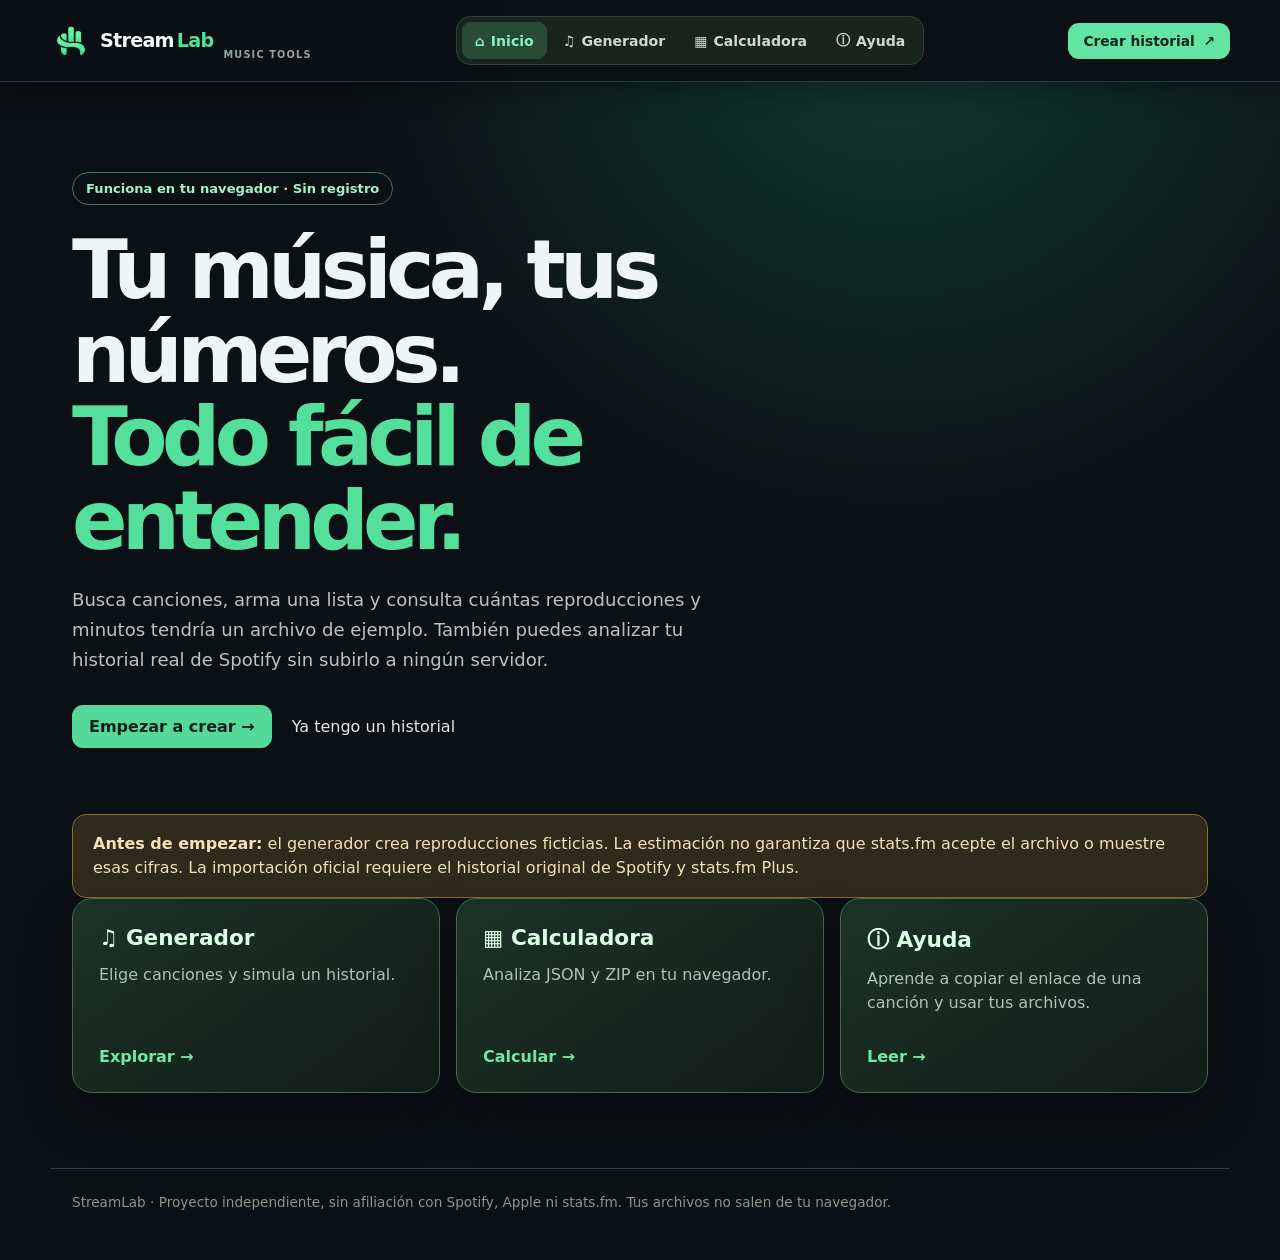
==== commit 1e73592c: "Add files via upload" ====
--- a/index.html
+++ b/index.html
@@ -1 +1 @@
-<!doctype html><html lang="es"><head><meta charset="utf-8"><meta name="viewport" content="width=device-width,initial-scale=1"><meta name="theme-color" content="#0c1318"><title>StreamLab · Inicio</title><link rel="stylesheet" href="styles.css?v=logo1"><link rel="icon" href="favicon.ico?v=1" sizes="any"><link rel="icon" type="image/png" sizes="32x32" href="assets/favicon-32.png?v=1"><link rel="apple-touch-icon" href="assets/apple-touch-icon.png"></head><body><header class="top"><a class="brand" href="index.html"><img class="brand-logo" src="assets/streamlab-logo.png" alt="" width="42" height="42"> Stream<span>Lab</span><small>music tools</small></a><nav aria-label="Secciones"><a href="index.html" class="navlink active" aria-current="page">⌂ <span>Inicio</span></a><a href="generator.html" class="navlink">♫ <span>Generador</span></a><a href="calculator.html" class="navlink">▦ <span>Calculadora</span></a><a href="help.html" class="navlink">ⓘ <span>Ayuda</span></a></nav><a class="nav-cta" href="generator.html">Crear historial <span>↗</span></a></header><main class="page-index"><section class="hero"><div class="pill">Funciona en tu navegador · Sin registro</div><h1>Tu música, tus números.<br><em>Todo fácil de entender.</em></h1><p>Busca canciones, arma una lista y consulta cuántas reproducciones y minutos tendría un archivo de ejemplo. También puedes analizar tu historial real de Spotify sin subirlo a ningún servidor.</p><a class="button" href="generator.html">Empezar a crear →</a><a class="subtle" href="calculator.html">Ya tengo un historial</a></section><div class="alert"><strong>Antes de empezar:</strong> el generador crea reproducciones ficticias. La estimación no garantiza que stats.fm acepte el archivo o muestre esas cifras. La importación oficial requiere el historial original de Spotify y stats.fm Plus.</div><div class="home-grid"><a href="generator.html"><strong>♫ Generador</strong><span>Elige canciones y simula un historial.</span><b>Explorar →</b></a><a href="calculator.html"><strong>▦ Calculadora</strong><span>Analiza JSON y ZIP en tu navegador.</span><b>Calcular →</b></a><a href="help.html"><strong>ⓘ Ayuda</strong><span>Aprende a copiar el enlace de una canción y usar tus archivos.</span><b>Leer →</b></a></div></main><footer>StreamLab · Proyecto independiente, sin afiliación con Spotify, Apple ni stats.fm. Tus archivos no salen de tu navegador.</footer></body></html>+<!doctype html><html lang="es"><head><meta charset="utf-8"><meta name="viewport" content="width=device-width,initial-scale=1"><meta name="theme-color" content="#0c1318"><title>StreamLab · Inicio</title><link rel="stylesheet" href="styles.css?v=logo1"><link rel="icon" type="image/png" sizes="32x32" href="[data-uri]"><link rel="apple-touch-icon" href="[data-uri]"></head><body><header class="top"><a class="brand" href="index.html"><img class="brand-logo" src="[data-uri]" alt="" width="42" height="42"> Stream<span>Lab</span><small>music tools</small></a><nav aria-label="Secciones"><a href="index.html" class="navlink active" aria-current="page">⌂ <span>Inicio</span></a><a href="generator.html" class="navlink">♫ <span>Generador</span></a><a href="calculator.html" class="navlink">▦ <span>Calculadora</span></a><a href="help.html" class="navlink">ⓘ <span>Ayuda</span></a></nav><a class="nav-cta" href="generator.html">Crear historial <span>↗</span></a></header><main class="page-index"><section class="hero"><div class="pill">Funciona en tu navegador · Sin registro</div><h1>Tu música, tus números.<br><em>Todo fácil de entender.</em></h1><p>Busca canciones, arma una lista y consulta cuántas reproducciones y minutos tendría un archivo de ejemplo. También puedes analizar tu historial real de Spotify sin subirlo a ningún servidor.</p><a class="button" href="generator.html">Empezar a crear →</a><a class="subtle" href="calculator.html">Ya tengo un historial</a></section><div class="alert"><strong>Antes de empezar:</strong> el generador crea reproducciones ficticias. La estimación no garantiza que stats.fm acepte el archivo o muestre esas cifras. La importación oficial requiere el historial original de Spotify y stats.fm Plus.</div><div class="home-grid"><a href="generator.html"><strong>♫ Generador</strong><span>Elige canciones y simula un historial.</span><b>Explorar →</b></a><a href="calculator.html"><strong>▦ Calculadora</strong><span>Analiza JSON y ZIP en tu navegador.</span><b>Calcular →</b></a><a href="help.html"><strong>ⓘ Ayuda</strong><span>Aprende a copiar el enlace de una canción y usar tus archivos.</span><b>Leer →</b></a></div></main><footer>StreamLab · Proyecto independiente, sin afiliación con Spotify, Apple ni stats.fm. Tus archivos no salen de tu navegador.</footer></body></html>
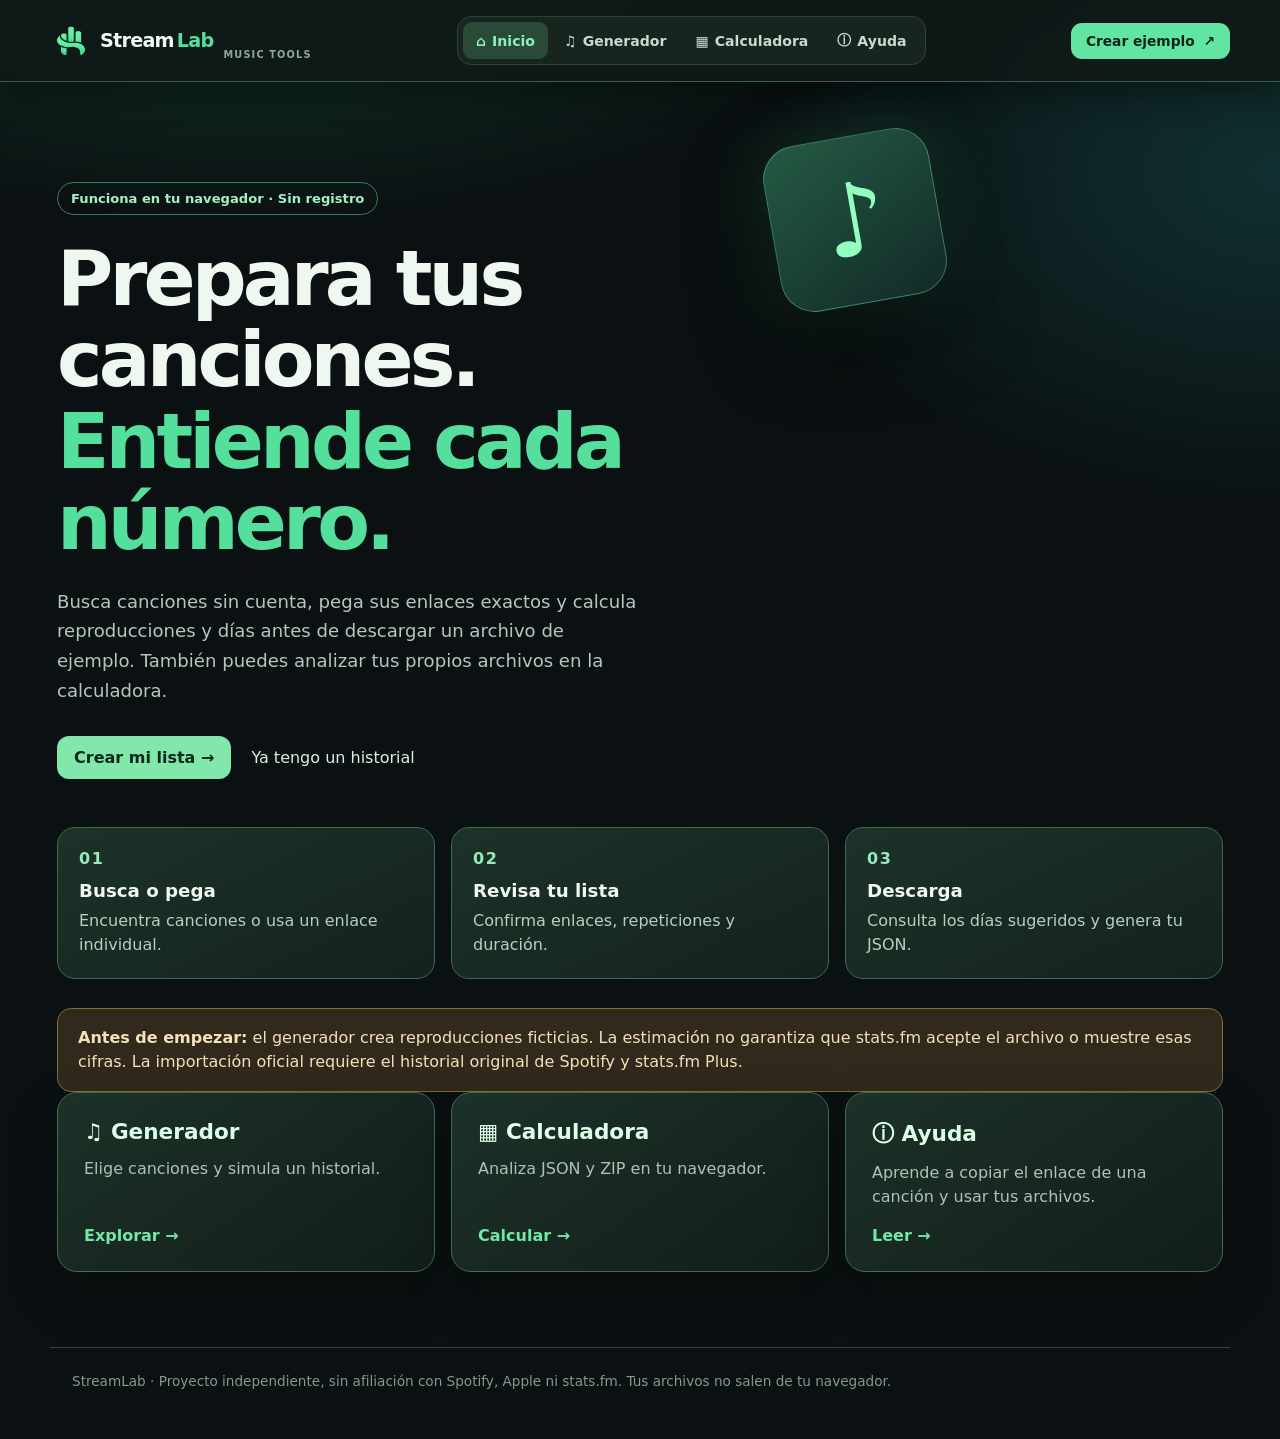
==== commit 9c85edeb: "Restore no-login music flow and simplify StreamLab design" ====
--- a/index.html
+++ b/index.html
@@ -1 +1 @@
-<!doctype html><html lang="es"><head><meta charset="utf-8"><meta name="viewport" content="width=device-width,initial-scale=1"><meta name="theme-color" content="#0c1318"><title>StreamLab · Inicio</title><link rel="stylesheet" href="styles.css?v=logo1"><link rel="icon" type="image/png" sizes="32x32" href="[data-uri]"><link rel="apple-touch-icon" href="[data-uri]"></head><body><header class="top"><a class="brand" href="index.html"><img class="brand-logo" src="[data-uri]" alt="" width="42" height="42"> Stream<span>Lab</span><small>music tools</small></a><nav aria-label="Secciones"><a href="index.html" class="navlink active" aria-current="page">⌂ <span>Inicio</span></a><a href="generator.html" class="navlink">♫ <span>Generador</span></a><a href="calculator.html" class="navlink">▦ <span>Calculadora</span></a><a href="help.html" class="navlink">ⓘ <span>Ayuda</span></a></nav><a class="nav-cta" href="generator.html">Crear historial <span>↗</span></a></header><main class="page-index"><section class="hero"><div class="pill">Funciona en tu navegador · Sin registro</div><h1>Tu música, tus números.<br><em>Todo fácil de entender.</em></h1><p>Busca canciones, arma una lista y consulta cuántas reproducciones y minutos tendría un archivo de ejemplo. También puedes analizar tu historial real de Spotify sin subirlo a ningún servidor.</p><a class="button" href="generator.html">Empezar a crear →</a><a class="subtle" href="calculator.html">Ya tengo un historial</a></section><div class="alert"><strong>Antes de empezar:</strong> el generador crea reproducciones ficticias. La estimación no garantiza que stats.fm acepte el archivo o muestre esas cifras. La importación oficial requiere el historial original de Spotify y stats.fm Plus.</div><div class="home-grid"><a href="generator.html"><strong>♫ Generador</strong><span>Elige canciones y simula un historial.</span><b>Explorar →</b></a><a href="calculator.html"><strong>▦ Calculadora</strong><span>Analiza JSON y ZIP en tu navegador.</span><b>Calcular →</b></a><a href="help.html"><strong>ⓘ Ayuda</strong><span>Aprende a copiar el enlace de una canción y usar tus archivos.</span><b>Leer →</b></a></div></main><footer>StreamLab · Proyecto independiente, sin afiliación con Spotify, Apple ni stats.fm. Tus archivos no salen de tu navegador.</footer></body></html>+<!doctype html><html lang="es"><head><meta charset="utf-8"><meta name="viewport" content="width=device-width,initial-scale=1"><meta name="theme-color" content="#0c1318"><title>StreamLab · Inicio</title><link rel="stylesheet" href="styles.css?v=10"><link rel="icon" type="image/png" sizes="32x32" href="[data-uri]"><link rel="apple-touch-icon" href="[data-uri]"></head><body><a class="skip-link" href="#main">Saltar al contenido</a><header class="top"><a class="brand" href="index.html"><img class="brand-logo" src="[data-uri]" alt="" width="42" height="42"> Stream<span>Lab</span><small>music tools</small></a><nav aria-label="Secciones"><a href="index.html" class="navlink active" aria-current="page">⌂ <span>Inicio</span></a><a href="generator.html" class="navlink">♫ <span>Generador</span></a><a href="calculator.html" class="navlink">▦ <span>Calculadora</span></a><a href="help.html" class="navlink">ⓘ <span>Ayuda</span></a></nav><a class="nav-cta" href="generator.html">Crear ejemplo <span>↗</span></a></header><main id="main" class="page-index"><section class="hero"><div class="pill">Funciona en tu navegador · Sin registro</div><h1>Prepara tus canciones.<br><em>Entiende cada número.</em></h1><p>Busca canciones sin cuenta, pega sus enlaces exactos y calcula reproducciones y días antes de descargar un archivo de ejemplo. También puedes analizar tus propios archivos en la calculadora.</p><a class="button" href="generator.html">Crear mi lista →</a><a class="subtle" href="calculator.html">Ya tengo un historial</a></section><div class="home-steps" aria-label="Tres pasos para empezar"><div><span>01</span><strong>Busca o pega</strong><p>Encuentra canciones o usa un enlace individual.</p></div><div><span>02</span><strong>Revisa tu lista</strong><p>Confirma enlaces, repeticiones y duración.</p></div><div><span>03</span><strong>Descarga</strong><p>Consulta los días sugeridos y genera tu JSON.</p></div></div><div class="alert"><strong>Antes de empezar:</strong> el generador crea reproducciones ficticias. La estimación no garantiza que stats.fm acepte el archivo o muestre esas cifras. La importación oficial requiere el historial original de Spotify y stats.fm Plus.</div><div class="home-grid"><a href="generator.html"><strong>♫ Generador</strong><span>Elige canciones y simula un historial.</span><b>Explorar →</b></a><a href="calculator.html"><strong>▦ Calculadora</strong><span>Analiza JSON y ZIP en tu navegador.</span><b>Calcular →</b></a><a href="help.html"><strong>ⓘ Ayuda</strong><span>Aprende a copiar el enlace de una canción y usar tus archivos.</span><b>Leer →</b></a></div></main><footer>StreamLab · Proyecto independiente, sin afiliación con Spotify, Apple ni stats.fm. Tus archivos no salen de tu navegador.</footer><script src="ui.js?v=10" defer></script></body></html>
--- a/styles.css
+++ b/styles.css
@@ -8,3 +8,75 @@
 .help-card{padding:26px;background:linear-gradient(145deg,#1c3026,#111c18);border:1px solid #3a664a;border-radius:20px;margin-bottom:18px}.help-card h3{font-size:1.3rem;margin-top:0}.help-columns{display:grid;grid-template-columns:1fr 1fr;gap:22px}.help-columns h4{color:#83eeb6}.help-columns ol{padding-left:20px;color:#c2d6c9;line-height:1.65}.help-columns li{margin-bottom:10px}.help-card code{color:#99f1be}@media(max-width:650px){.help-columns{grid-template-columns:1fr}.help-card{padding:19px}}
 
 .brand-logo{display:block;width:42px;height:42px;object-fit:contain;flex-shrink:0;margin-right:5px;border-radius:10px}.brand{gap:3px}@media(max-width:430px){.brand-logo{width:34px;height:34px}}
+
+/* StreamLab 10: readable controls, mobile labels and local validation. */
+:root{color-scheme:dark;--accent:#78edb4}button.secondary{background:#243b30;color:#d3f8e2;border:1px solid #456451}button:focus-visible,a:focus-visible,summary:focus-visible{outline:3px solid #95ffd0;outline-offset:4px}.skip-link{position:fixed;top:-100px;left:16px;z-index:20;background:#78edb4;color:#071c12;padding:12px;border-radius:8px}.skip-link:focus{top:10px;clip-path:none;width:auto;height:auto}.network-status{background:#3b301c;color:#ffe1a2;padding:12px;text-align:center;font-size:.86rem}.presets{display:flex;gap:8px;flex-wrap:wrap;margin-top:14px}.presets button{font-size:.8rem;padding:8px 12px}.validation{padding:14px;margin:15px 0;background:#111c17}.validation ul{padding-left:19px;font-size:.84rem;color:#edc885;line-height:1.55;margin-bottom:0}.validation li+li{margin-top:6px}.validation .ready{color:#8debb5}#preview{margin-top:10px}pre{max-height:260px;overflow:auto;border:1px solid #355a42;border-radius:12px;background:#0a1210;padding:15px;font-size:.76rem}dialog{width:min(94vw,520px);border:1px solid #51745e;border-radius:20px;padding:26px;background:#14221a;color:#edf5f5;box-shadow:0 30px 100px #0009}dialog::backdrop{background:#000a;backdrop-filter:blur(4px)}dialog h2{font-size:1.4rem;margin-top:0}dialog .row{margin-top:20px}#linkError{color:#ffd09a}.queue-item{display:grid;grid-template-columns:44px minmax(0,1fr) 70px;gap:8px}.queue-item:not(:has(img)){grid-template-columns:minmax(0,1fr) 70px}.queue-item .queue-info{min-width:0}.queue-actions{grid-column:1/-1;display:flex;justify-content:flex-end;gap:8px}.queue-item .missing-link{border-left:3px solid #edc885}.queue-panel{min-width:0}input:disabled{opacity:.7}.check{display:flex;align-items:center;gap:10px;font-weight:500;line-height:1.4}.check input{width:19px;height:19px;flex-shrink:0;accent-color:#78edb4}.drop.dragover{background:#244e36;border-color:#a0ffca}.diagnostics{padding:16px;background:#18241e;border-radius:12px;margin:18px 0;line-height:1.7;color:#c8dbc9}.diagnostics ul{padding-left:20px;margin:8px 0}progress{width:100%;accent-color:#78edb4}.stats strong{overflow-wrap:anywhere}.top-songs strong{overflow-wrap:anywhere}#draftStatus{margin-top:0;min-height:18px}.queue-head .row{align-items:center}#undoQueue{font-size:.78rem;padding:6px 8px}.result strong,.queue-item strong{white-space:normal}.result small,.queue-item small{white-space:normal}.result button{flex-shrink:0}.hint{color:#acbeb2}@media(max-width:720px){.top{flex-wrap:wrap;justify-content:center;padding:12px 14px;gap:12px}.top nav{width:100%;margin:0;justify-content:space-between}.top nav .navlink{flex:1;justify-content:center;padding:9px 4px;font-size:.75rem}.top nav .navlink span{display:inline}.brand{font-size:1.15rem}.stats.dashboard strong{font-size:1.65rem}main{padding:0 14px}.queue{max-height:420px}.row button{padding-left:12px;padding-right:12px}}@media(prefers-reduced-motion:reduce){:root{scroll-behavior:auto}*{transition:none!important}}
+.formgrid{grid-template-columns:repeat(2,minmax(0,1fr))}.formgrid>div{min-width:0}.queue-panel .formgrid{grid-template-columns:1fr}@media(max-width:430px){.formgrid{grid-template-columns:1fr}}
+.period-planner{background:#10241a;border:1px solid #466b50;border-radius:14px;padding:16px;margin-top:18px}.period-planner strong{display:block;color:#baf6d3}.period-planner label{margin-top:12px}.period-planner input{max-width:110px}.period-planner .hint{margin:12px 0}.period-planner button{font-size:.86rem}
+
+.skip-link:not(:focus){top:0;clip-path:inset(50%);width:1px;height:1px;overflow:hidden;padding:0}
+
+/* Three ways to add songs on small screens. */
+@media(max-width:430px){.tabs .tab{font-size:.76rem;min-height:44px}.pane .row{flex-wrap:wrap}.pane .row button{flex:0 0 auto}}
+
+/* StreamLab: clear three-step flow and calmer mobile layout. */
+:root{font-family:system-ui,-apple-system,"Segoe UI",sans-serif;--accent:#6fe3a6;color:#eef8f1;background:#0b1112}
+body{background:radial-gradient(ellipse 78% 36% at 20% -10%,#185e45aa,transparent 70%),radial-gradient(ellipse 50% 29% at 100% 12%,#17535477,transparent 80%),#0b1112}
+.top{background:#101918ee;border-bottom:1px solid #395f4b;box-shadow:0 9px 34px #0006}
+main{max-width:1210px}
+.page-generator .section-title{padding:20px 0 5px}
+.section-title h2{letter-spacing:-.035em;line-height:1.13}
+.section-title p{font-size:1rem;max-width:690px;color:#bdd0c2}
+.panel{border:1px solid #405b4c;background:linear-gradient(150deg,#192623,#121d1b);box-shadow:0 20px 60px #0005;border-radius:24px}
+.guide-card{padding:22px 24px;margin-bottom:20px;border:1px solid #458961;background:linear-gradient(135deg,#173b30,#132820 70%,#1a3430);border-radius:18px}
+.guide-tag{display:inline-block;padding:6px 10px;border-radius:40px;background:#73e9aa1d;color:#a8f7c8;border:1px solid #68c9975e;font-size:.72rem;font-weight:800;letter-spacing:.12em}
+.guide-card h3{font-size:1.4rem;margin:13px 0 12px;letter-spacing:-.03em}
+.guide-card ol{list-style:none;counter-reset:step;padding:0;margin:0;display:grid;gap:10px}
+.guide-card li{counter-increment:step;display:flex;align-items:baseline;gap:11px;line-height:1.45;color:#d1e1d6}
+.guide-card li::before{content:counter(step);display:inline-grid;place-items:center;flex:none;width:25px;height:25px;border-radius:50%;background:#72e0a6;color:#10261b;font-size:.78rem;font-weight:900}
+.guide-card li strong{color:#f2fff6}
+.guide-card p{border-top:1px solid #50876559;padding-top:13px;margin:17px 0 0;color:#bfdac7;font-size:.88rem;line-height:1.5}
+.tabs{border:1px solid #334e41;background:#0c1715;padding:6px;border-radius:15px}
+.tab{font-size:.94rem;min-height:46px;border-radius:10px}
+.tab.selected{color:#10271b;background:#88ebb0;box-shadow:0 6px 24px #4ac88831}
+label{font-size:.91rem;color:#e1f0e5}
+input,select{min-height:47px;background:#0b1616;border-color:#56705e;border-radius:12px}
+input::placeholder{color:#a2b4a8}
+button,a.button{border-radius:12px;background:#81e7aa;color:#0c281b;transition:transform .16s ease,filter .16s ease,box-shadow .16s ease}
+button:hover:not(:disabled),a.button:hover{transform:translateY(-1px);box-shadow:0 8px 24px #1cac663b}
+button.secondary{color:#e3f7e9;background:#294338;border-color:#638875}
+.result{border-radius:14px;background:#11201c;border-color:#375744;padding:13px}
+.result img,.queue-item img{height:48px;width:48px;border-radius:10px}
+.result strong,.queue-item strong{font-size:1rem;line-height:1.3}
+.result small,.queue-item small{color:#b4c9b9;line-height:1.4}
+.queue-panel{position:relative}
+.queue-head h3{font-size:1.22rem}
+.progress-note{background:#233b2f;border:1px solid #578867;color:#dff7e6;border-radius:12px;padding:12px 14px;font-size:.89rem;line-height:1.5}
+.queue{max-height:320px}
+.queue-item{background:#111d1a;border-color:#40604c;border-radius:13px}
+.queue-item.missing-link{border-left:4px solid #e7b96b}
+.queue-item button{white-space:normal}
+.controls{margin-top:21px}
+.check{padding:13px;border:1px solid #456e52;border-radius:12px;background:#1b3225}
+.period-planner{border-color:#4c8060;background:#142e20}
+.stats>div{background:#10241b;border-color:#406b4d}
+.stats strong{color:#8ff0b6}
+.validation{border-color:#3d664b;background:#10251a}
+#download{min-height:52px;margin-top:10px;font-size:1rem}
+#preview{min-height:44px}
+.hero{padding-top:100px;position:relative}
+.hero::after{content:"♪";position:absolute;right:2%;top:54px;width:166px;height:166px;display:grid;place-items:center;border:1px solid #70dfa566;border-radius:34px;background:linear-gradient(150deg,#245a43,#132a28);font-size:6.3rem;color:#92ffbe;transform:rotate(-10deg);box-shadow:0 30px 80px #0008,0 0 60px #379d6b44;pointer-events:none}
+.hero h1{max-width:700px;font-size:clamp(2.9rem,6vw,5rem);line-height:1.06;letter-spacing:-.05em}
+.hero p{max-width:590px}
+.home-steps{display:grid;grid-template-columns:repeat(3,minmax(0,1fr));gap:16px;margin:-18px 0 29px}
+.home-steps>div{padding:21px;border:1px solid #3e6a50;border-radius:18px;background:linear-gradient(155deg,#1c3329,#13221d)}
+.home-steps span{display:inline-flex;color:#96eabb;font-weight:900;letter-spacing:.1em;margin-bottom:12px}
+.home-steps strong{display:block;font-size:1.14rem}
+.home-steps p{color:#b9cfc1;line-height:1.5;margin:8px 0 0}
+.home-grid a{min-height:180px}
+@media(max-width:900px){.hero::after{opacity:.24;right:3%;top:55px}.home-steps{margin-top:0}}
+@media(max-width:720px){.page-generator .section-title{padding:10px 0 0}.section-title{gap:12px}.guide-card{padding:18px}.panel{border-radius:18px}.hero{padding-top:60px}.home-steps{grid-template-columns:1fr;gap:10px}.home-steps>div{padding:17px}.hero::after{width:100px;height:100px;font-size:3.6rem;top:38px}.queue{max-height:380px}}
+@media(max-width:430px){.page-generator,.page-calculator,.page-help{padding-top:16px!important}.panel{padding:15px}.guide-card h3{font-size:1.22rem}.guide-card li{font-size:.88rem}.result{flex-wrap:wrap}.result-info{min-width:calc(100% - 65px)}.result button{margin-left:auto}.tabs .tab{font-size:.85rem;min-height:48px}.hero::after{opacity:.14}}
+.guide-card li{display:block;position:relative;padding-left:38px;min-height:28px}
+.guide-card li::before{position:absolute;left:0;top:0}
+.guide-card li strong{margin-right:4px}
